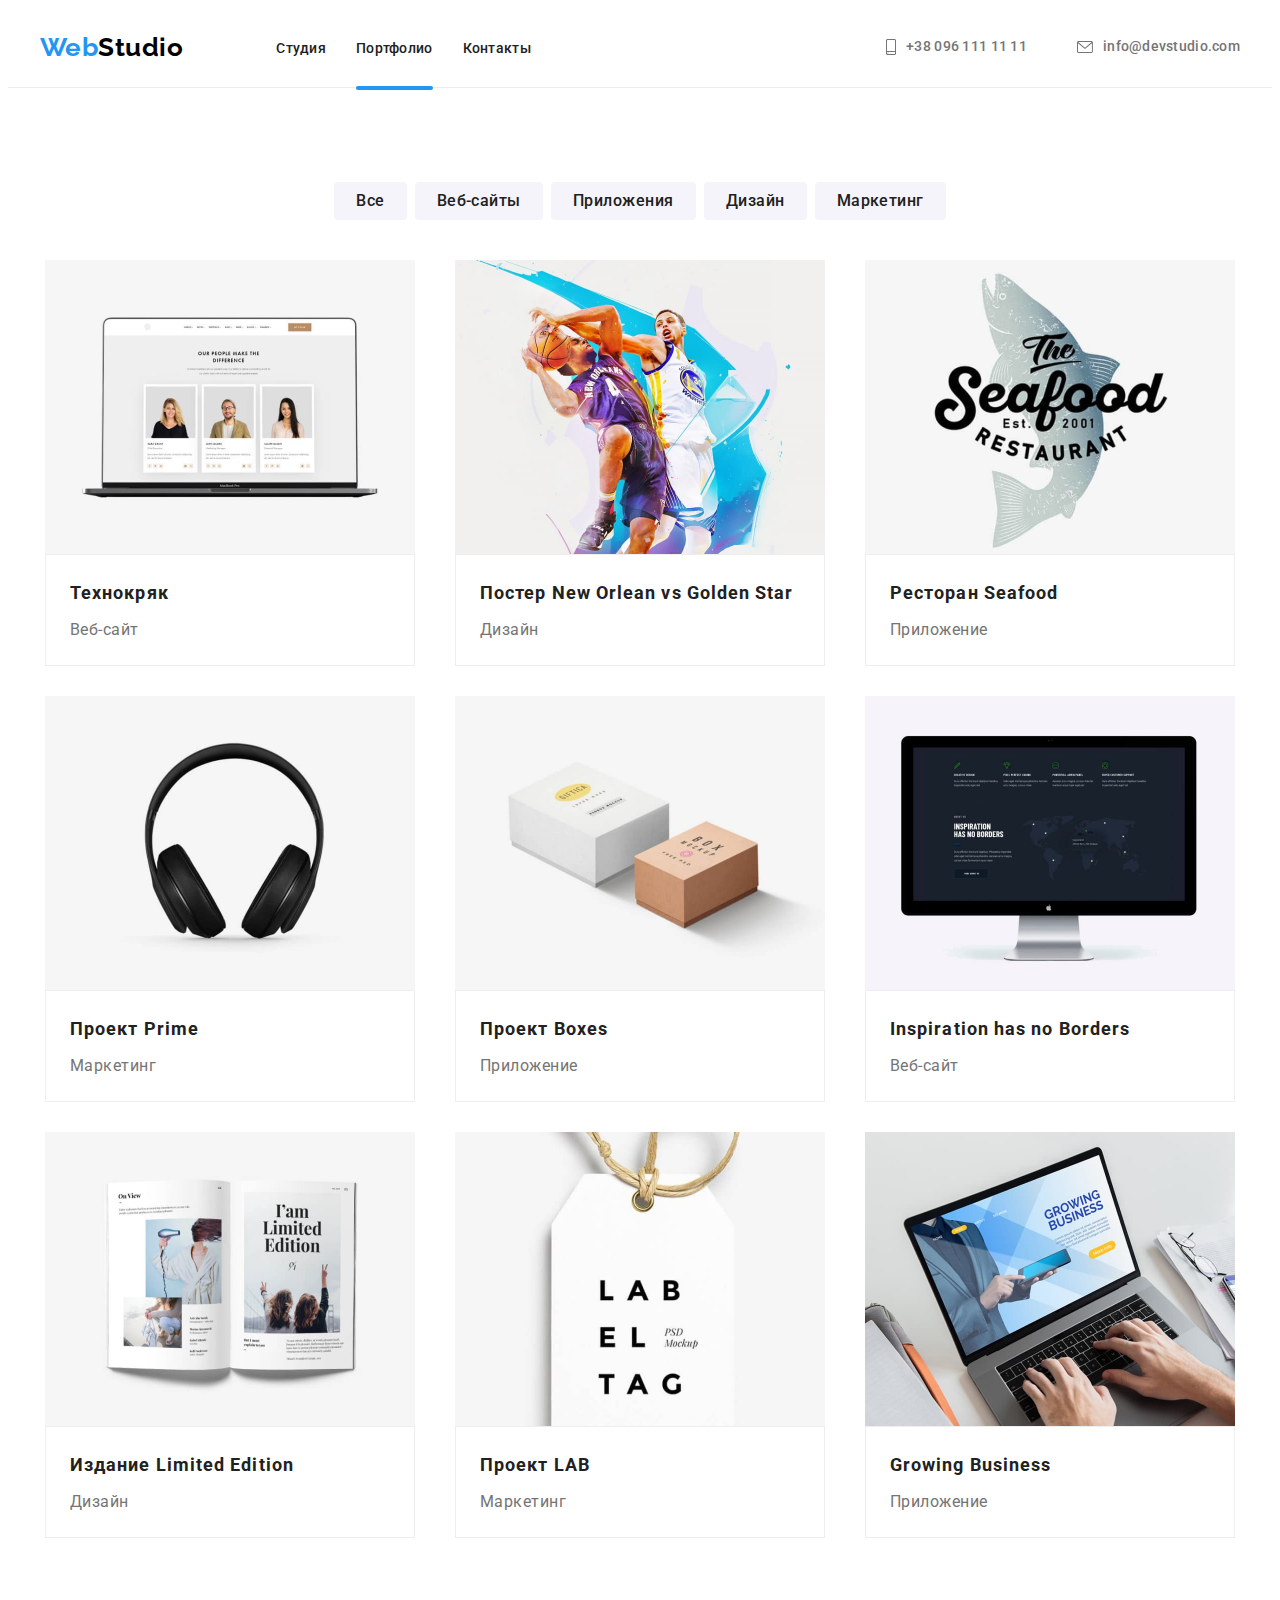
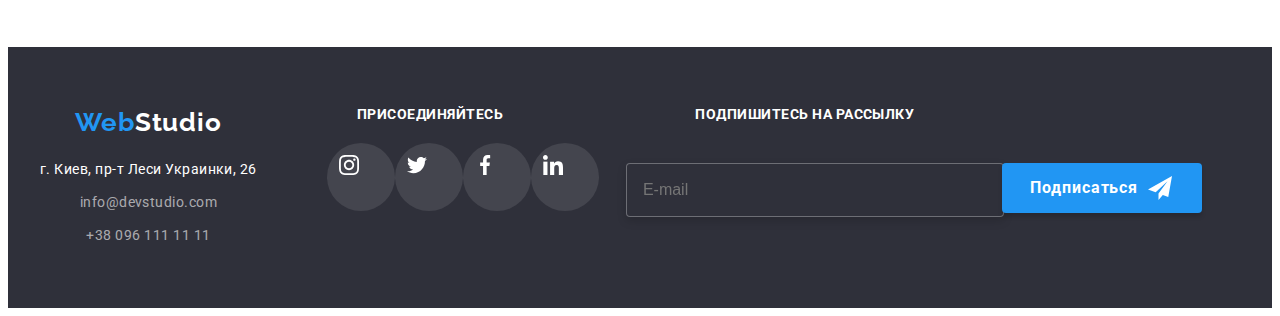
==== portfolio.html @ 3c231fdd "goit-markup-hw-08" ====
<!DOCTYPE html>
<html lang="ru">
  <head>
    <meta charset="UTF-8" />
    <meta http-equiv="X-UA-Compatible" content="IE=edge" />
    <meta name="viewport" content="width=device-width, initial-scale=1.0" />
    <link rel="preconnect" href="https://fonts.googleapis.com" />
    <link rel="preconnect" href="https://fonts.gstatic.com" crossorigin />
    <link
      href="https://fonts.googleapis.com/css2?family=Raleway:wght@700&family=Roboto:wght@400;500;700;900&display=swap"
      rel="stylesheet"
    />
    <link
      rel="stylesheet"
      href="https://cdnjs.cloudflare.com/ajax/libs/modern-normalize/1.1.0/modern-normalize.min.css"
      integrity="sha512-wpPYUAdjBVSE4KJnH1VR1HeZfpl1ub8YT/NKx4PuQ5NmX2tKuGu6U/JRp5y+Y8XG2tV+wKQpNHVUX03MfMFn9Q=="
      crossorigin="anonymous"
      referrerpolicy="no-referrer"
    />
    <link rel="stylesheet" href="./css/main.min.css" />
    <title>WebStudio</title>
  </head>
  <body>
    <header>
      <div class="container">
        <div class="header">
          <div class="nav">
            <a class="nav__logo" href="index.html"
              >Web<span class="nav__logo-second-color">Studio</span>
            </a>
            <button
              type="button"
              class="nav__menu-button"
              aria-expanded="false"
              data-menu-button
            >
              <svg
                width="40px"
                height="40px"
                aria-label="Переключатель мобильного меню"
                aria-controls="menu-container"
              >
                <use
                  class="nav__icon-cross"
                  href="images/icons.svg#close-burger"
                ></use>
                <use
                  class="nav__icon-menu"
                  href="images/icons.svg#burger"
                ></use>
              </svg>
            </button>
            <div class="nav__menu-container" id="menu-container" data-menu>
              <ul class="nav-site">
                <li class="nav-site__item">
                  <a class="nav-site__link" href="index.html">Студия</a>
                </li>
                <li class="nav-site__item">
                  <a
                    class="nav-site__link nav-site__current"
                    href="portfolio.html"
                    >Портфолио</a
                  >
                </li>
                <li class="nav-site__item">
                  <a class="nav-site__link" href="#">Контакты</a>
                </li>
              </ul>
              <ul class="nav-contacts">
                <li class="nav-contacts__item">
                  <a
                    class="nav-contacts__link nav-contacts__link-tel"
                    href="tel:+380961111111"
                  >
                    <svg
                      class="nav-contacts__icon-tel"
                      width="10px"
                      height="16px"
                    >
                      <use href="images/icons.svg#icon-phone"></use>
                    </svg>
                    +38 096 111 11 11
                  </a>
                </li>
                <li class="nav-contacts__item">
                  <a
                    class="nav-contacts__link nav-contacts__link-mail"
                    href="mailto:info@devstudio.com"
                  >
                    <svg
                      class="nav-contacts__icon-mail"
                      width="16px"
                      height="12px"
                    >
                      <use href="images/icons.svg#icon-mail"></use>
                    </svg>
                    info@devstudio.com
                  </a>
                </li>
              </ul>
              <ul class="nav-social">
                <li class="nav-social__item">
                  <a class="nav-social__link" href="#">Instagram</a>
                </li>
                <li class="nav-social__item">
                  <a class="nav-social__link" href="#">Twitter</a>
                </li>
                <li class="nav-social__item">
                  <a class="nav-social__link" href="#">Facebook</a>
                </li>
                <li class="nav-social__item">
                  <a class="nav-social__link" href="#">LinkedIn</a>
                </li>
              </ul>
            </div>
          </div>
        </div>
      </div>
    </header>

    <main>
      <section class="portfolio section">
        <div class="container">
          <ul class="portfolio__button">
            <li class="portfolio__button-item">
              <button class="portfolio__button-filter" type="button">
                Все
              </button>
            </li>
            <li class="portfolio__button-item">
              <button class="portfolio__button-filter" type="button">
                Веб-сайты
              </button>
            </li>
            <li class="portfolio__button-item">
              <button class="portfolio__button-filter" type="button">
                Приложения
              </button>
            </li>
            <li class="portfolio__button-item">
              <button class="portfolio__button-filter" type="button">
                Дизайн
              </button>
            </li>
            <li class="item">
              <button class="portfolio__button-filter" type="button">
                Маркетинг
              </button>
            </li>
          </ul>
          <ul class="projects">
            <li class="projects__item">
              <a class="projects__link" href="#">
                <div class="projects__thumb">
                  <img
                    srcset="
                      images/technokryak.jpg   270w,
                      images/technokryak2x.jpg 540w
                    "
                    src="images/technokryak.jpg"
                    alt="Веб-сайт открытый на ноутбуке"
                    width="370"
                    sizes="(min-width: 1200px) 25vw, (min-width:768px) 50vw, 100vw"
                  />
                  <div class="projects__card-hover">
                    <h3 class="projects__card-hover-text">
                      Ресурс предлагает комплексные предложения с разным уровнем
                      функционала и сервисов. Все это позволит посетителю
                      получить исчерпывающие сведения о компании или частном
                      лице.
                    </h3>
                  </div>
                </div>
                <div class="projects__card-text">
                  <h2 class="projects__title">Технокряк</h2>
                  <p class="projects__subtitle">Веб-сайт</p>
                </div></a
              >
            </li>
            <li class="projects__item">
              <a class="projects__link" href="#">
                <div class="projects__thumb">
                  <img
                    srcset="
                      images/neworlean.jpg   270w,
                      images/neworlean2x.jpg 540w
                    "
                    src="images/neworlean.jpg"
                    alt="Веб-сайт открытый на ноутбуке"
                    width="370"
                    sizes="(min-width: 1200px) 25vw, (min-width:768px) 50vw, 100vw"
                  />
                  <div class="projects__card-hover">
                    <h3 class="projects__card-hover-text">
                      Ресурс предлагает комплексные предложения с разным уровнем
                      функционала и сервисов. Все это позволит посетителю
                      получить исчерпывающие сведения о компании или частном
                      лице.
                    </h3>
                  </div>
                </div>
                <div class="projects__card-text">
                  <h2 class="projects__title">
                    Постер New Orlean vs Golden Star
                  </h2>
                  <p class="projects__subtitle">Дизайн</p>
                </div></a
              >
            </li>
            <li class="projects__item">
              <a class="projects__link" href="#">
                <div class="projects__thumb">
                  <img
                    srcset="images/seafood.jpg 270w, images/seafood2x.jpg 540w"
                    src="images/seafood.jpg"
                    alt="Веб-сайт открытый на ноутбуке"
                    width="370"
                    sizes="(min-width: 1200px) 25vw, (min-width:768px) 50vw, 100vw"
                  />
                  <div class="projects__card-hover">
                    <h3 class="projects__card-hover-text">
                      Ресурс предлагает комплексные предложения с разным уровнем
                      функционала и сервисов. Все это позволит посетителю
                      получить исчерпывающие сведения о компании или частном
                      лице.
                    </h3>
                  </div>
                </div>
                <div class="projects__card-text">
                  <h2 class="projects__title">Ресторан Seafood</h2>
                  <p class="projects__subtitle">Приложение</p>
                </div>
              </a>
            </li>
            <li class="projects__item">
              <a class="projects__link" href="#">
                <div class="projects__thumb">
                  <img
                    srcset="images/prime.jpg 270w, images/prime2x.jpg 540w"
                    src="images/prime.jpg"
                    alt="Веб-сайт открытый на ноутбуке"
                    width="370"
                    sizes="(min-width: 1200px) 25vw, (min-width:768px) 50vw, 100vw"
                  />
                  <div class="projects__card-hover">
                    <h3 class="projects__card-hover-text">
                      Ресурс предлагает комплексные предложения с разным уровнем
                      функционала и сервисов. Все это позволит посетителю
                      получить исчерпывающие сведения о компании или частном
                      лице.
                    </h3>
                  </div>
                </div>
                <div class="projects__card-text">
                  <h2 class="projects__title">Проект Prime</h2>
                  <p class="projects__subtitle">Маркетинг</p>
                </div>
              </a>
            </li>
            <li class="projects__item">
              <a class="projects__link" href="#">
                <div class="projects__thumb">
                  <img
                    srcset="images/boxes.jpg 270w, images/boxes2x.jpg 540w"
                    src="images/boxes.jpg"
                    alt="Веб-сайт открытый на ноутбуке"
                    width="370"
                    sizes="(min-width: 1200px) 25vw, (min-width:768px) 50vw, 100vw"
                  />
                  <div class="projects__card-hover">
                    <h3 class="projects__card-hover-text">
                      Ресурс предлагает комплексные предложения с разным уровнем
                      функционала и сервисов. Все это позволит посетителю
                      получить исчерпывающие сведения о компании или частном
                      лице.
                    </h3>
                  </div>
                </div>
                <div class="projects__card-text">
                  <h2 class="projects__title">Проект Boxes</h2>
                  <p class="projects__subtitle">Приложение</p>
                </div>
              </a>
            </li>
            <li class="projects__item">
              <a class="projects__link" href="#">
                <div class="projects__thumb">
                  <img
                    srcset="
                      images/inspiration.jpg   270w,
                      images/inspiration2x.jpg 540w
                    "
                    src="images/inspiration.jpg"
                    alt="Веб-сайт открытый на ноутбуке"
                    width="370"
                    sizes="(min-width: 1200px) 25vw, (min-width:768px) 50vw, 100vw"
                  />
                  <div class="projects__card-hover">
                    <h3 class="projects__card-hover-text">
                      Ресурс предлагает комплексные предложения с разным уровнем
                      функционала и сервисов. Все это позволит посетителю
                      получить исчерпывающие сведения о компании или частном
                      лице.
                    </h3>
                  </div>
                </div>
                <div class="projects__card-text">
                  <h2 class="projects__title">Inspiration has no Borders</h2>
                  <p class="projects__subtitle">Веб-сайт</p>
                </div>
              </a>
            </li>
            <li class="projects__item">
              <a class="projects__link" href="#">
                <div class="projects__thumb">
                  <img
                    srcset="
                      images/limedition.jpg   270w,
                      images/limedition2x.jpg 540w
                    "
                    src="images/limedition.jpg"
                    alt="Веб-сайт открытый на ноутбуке"
                    width="370"
                    sizes="(min-width: 1200px) 25vw, (min-width:768px) 50vw, 100vw"
                  />
                  <div class="projects__card-hover">
                    <h3 class="projects__card-hover-text">
                      Ресурс предлагает комплексные предложения с разным уровнем
                      функционала и сервисов. Все это позволит посетителю
                      получить исчерпывающие сведения о компании или частном
                      лице.
                    </h3>
                  </div>
                </div>
                <div class="projects__card-text">
                  <h2 class="projects__title">Издание Limited Edition</h2>
                  <p class="projects__subtitle">Дизайн</p>
                </div>
              </a>
            </li>
            <li class="projects__item">
              <a class="projects__link" href="#">
                <div class="projects__thumb">
                  <img
                    srcset="images/lab.jpg 270w, images/lab2x.jpg 540w"
                    src="images/lab.jpg"
                    alt="Веб-сайт открытый на ноутбуке"
                    width="370"
                    sizes="(min-width: 1200px) 25vw, (min-width:768px) 50vw, 100vw"
                  />
                  <div class="projects__card-hover">
                    <h3 class="projects__card-hover-text">
                      Ресурс предлагает комплексные предложения с разным уровнем
                      функционала и сервисов. Все это позволит посетителю
                      получить исчерпывающие сведения о компании или частном
                      лице.
                    </h3>
                  </div>
                </div>
                <div class="projects__card-text">
                  <h2 class="projects__title">Проект LAB</h2>
                  <p class="projects__subtitle">Маркетинг</p>
                </div>
              </a>
            </li>
            <li class="projects__item">
              <a class="projects__link" href="#">
                <div class="projects__thumb">
                  <img
                    srcset="images/growing.jpg 270w, images/growing2x.jpg 540w"
                    src="images/growing.jpg"
                    alt="Веб-сайт открытый на ноутбуке"
                    width="370"
                    sizes="(min-width: 1200px) 25vw, (min-width:768px) 50vw, 100vw"
                  />
                  <div class="projects__card-hover">
                    <h3 class="projects__card-hover-text">
                      Ресурс предлагает комплексные предложения с разным уровнем
                      функционала и сервисов. Все это позволит посетителю
                      получить исчерпывающие сведения о компании или частном
                      лице.
                    </h3>
                  </div>
                </div>
                <div class="projects__card-text">
                  <h2 class="projects__title">Growing Business</h2>
                  <p class="projects__subtitle">Приложение</p>
                </div>
              </a>
            </li>
          </ul>
        </div>
      </section>
    </main>
    <footer class="footer">
      <div class="container">
        <div class="test">
          <div class="test__test">
            <div class="footer-flex">
              <a href="index.html" class="footer__logo"
                >Web<span class="footer__logo-span">Studio</span>
              </a>
              <address class="footer__adress">
                <p class="footer__city">г. Киев, пр-т Леси Украинки, 26</p>
                <ul class="footer__list">
                  <li class="footer__item">
                    <a href="mailto:info@devstudio.com" class="footer__link"
                      >info@devstudio.com</a
                    >
                  </li>
                  <li class="footer__item">
                    <a href="tel:+380961111111" class="footer__link"
                      >+38 096 111 11 11</a
                    >
                  </li>
                </ul>
              </address>
            </div>
            <div class="footer__links">
              <h3 class="footer__title">Присоединяйтесь</h3>
              <ul class="footer__social-links">
                <li>
                  <a class="footer__social-icon" href="#"
                    ><svg class="inst" width="20" height="20">
                      <use href="images/icons.svg#inst"></use>
                    </svg>
                  </a>
                </li>
                <li>
                  <a class="footer__social-icon" href="#"
                    ><svg class="twitter" width="20" height="20">
                      <use href="images/icons.svg#twitter"></use>
                    </svg>
                  </a>
                </li>
                <li>
                  <a class="footer__social-icon" href="#"
                    ><svg class="fb" width="20" height="20">
                      <use href="images/icons.svg#fb"></use>
                    </svg>
                  </a>
                </li>
                <li>
                  <a class="footer__social-icon" href="#"
                    ><svg class="linkedin" width="20" height="20">
                      <use href="images/icons.svg#linkedin"></use>
                    </svg>
                  </a>
                </li>
              </ul>
            </div>
          </div>

          <div class="follow">
            <h3 class="follow__title">Подпишитесь на рассылку</h3>
            <label class="follow__field">
              <input
                type="email"
                class="follow__input"
                name="email"
                placeholder="E-mail"
              />
            </label>
            <button class="follow__btn">Подписаться</button>
          </div>
        </div>
      </div>
    </footer>
    <script src="js/menu.js"></script>
  </body>
</html>
---- css/main.min.css ----
body{color:#212121;font-family:Roboto,sans-serif;letter-spacing:.03em}img{display:block}h2{color:#212121}h1,h2,h3,p{margin:0}a{text-decoration:none;margin:0;padding:0}ul,li{list-style-type:none;margin:0;padding:0}button{padding:0;border:none;font:inherit;color:inherit;cursor:pointer}.container{padding-left:15px;padding-right:15px;margin-left:auto;margin-right:auto}@media screen and (min-width: 480px){.container{width:480px}}@media screen and (min-width: 768px){.container{width:768px}}@media screen and (min-width: 1200px){.container{width:1200px}}.title{font-family:"Roboto";font-weight:700;font-size:36px;line-height:1.16;text-align:center;letter-spacing:.03em;color:#212121}header{position:relative;font-family:Roboto,sans-serif;-webkit-box-align:center;-ms-flex-align:center;align-items:center;background-color:#fff;border-bottom:1px solid #ececec}.header{font-family:Roboto,sans-serif;padding-top:16px;padding-bottom:16px}@media screen and (min-width: 480px){.header{padding-top:16px;padding-bottom:16px}}@media screen and (min-width: 768px){.header{-webkit-box-align:center;-ms-flex-align:center;align-items:center;padding-top:21px;padding-bottom:21px}}@media screen and (min-width: 1200px){.header{padding-top:24px;padding-bottom:24px}}.nav{display:-webkit-box;display:-ms-flexbox;display:flex;-webkit-box-align:center;-ms-flex-align:center;align-items:center}.nav__logo{font-size:24px;font-family:Raleway,sans-serif;font-weight:700;color:#2196f3;line-height:1.16;margin-right:auto}@media screen and (min-width: 768px){.nav__logo{margin-right:88px}}@media screen and (min-width: 1200px){.nav__logo{font-size:26px;line-height:1.19;margin-right:93px}}.nav__logo-second-color{color:#000}@media screen and (min-width: 768px){.nav-site{display:-webkit-box;display:-ms-flexbox;display:flex}}.nav-site__link{font-style:normal;font-weight:500;font-size:40px;line-height:47px;text-align:center;letter-spacing:.02em}.nav__menu-button{z-index:2;padding:0;border:none;background-color:rgba(0,0,0,0)}@media screen and (min-width: 768px){.nav__menu-button{display:none}}.nav__menu-button:hover,.nav__menu-button:focus{fill:#2196f3}.nav__menu-button .nav__icon-cross{display:none}.nav__menu-button.is-open .nav__icon-cross{display:block}.nav__menu-button.is-open .nav__icon-menu{display:none}.nav__menu-container{z-index:1;padding:20px}@media screen and (min-width: 480px){.nav__menu-container{padding:48px 40px}}@media screen and (max-width: 767px){.nav__menu-container{background:#fff;-webkit-box-shadow:0px 4px 8px rgba(0,0,0,.04),0px 2px 4px rgba(0,0,0,.08),0px 1px 3px rgba(0,0,0,.16);box-shadow:0px 4px 8px rgba(0,0,0,.04),0px 2px 4px rgba(0,0,0,.08),0px 1px 3px rgba(0,0,0,.16);display:none;position:absolute;top:0;left:0;width:100%}.nav__menu-container.is-open{display:block}}@media screen and (min-width: 768px){.nav__menu-container{display:contents}}@media screen and (max-width: 767px){.nav-site .nav-site__item+.nav-site__item{margin-top:32px}}@media screen and (min-width: 768px){.nav-site .nav-site__item+.nav-site__item{margin-left:30px}}.nav-site__link{font-style:normal;font-weight:500;font-size:40px;line-height:1.17;letter-spacing:.02em;color:#212121;-webkit-transition-property:color;transition-property:color;-webkit-transition-duration:250ms;transition-duration:250ms;-webkit-transition-timing-function:cubic-bezier(0.4, 0, 0.2, 1);transition-timing-function:cubic-bezier(0.4, 0, 0.2, 1)}.nav-site__link:hover,.nav-site__link:focus{color:#2196f3}@media screen and (min-width: 768px){.nav-site__link{font-size:14px;line-height:1.14;letter-spacing:.02em}}@media screen and (min-width: 768px){.nav-site__current{display:inline-block;position:relative}.nav-site__current::after{display:inline-block;content:"";position:absolute;width:100%;left:0;bottom:-35px;height:4px;border-radius:2px;background-color:#2196f3}}@media screen and (min-width: 1200px){.nav-site__current::after{bottom:-33px}}@media screen and (max-width: 767px){.nav-contacts{margin-top:300px}}@media screen and (min-width: 768px){.nav-contacts{margin-left:auto}}@media screen and (min-width: 1200px){.nav-contacts{display:-webkit-box;display:-ms-flexbox;display:flex;margin-left:auto}}@media screen and (max-width: 768px){.nav-contacts .nav-contacts__item+.nav-contacts__item{margin-top:32px}}@media screen and (min-width: 768px){.nav-contacts .nav-contacts__item+.nav-contacts__item{margin-top:10px}}@media screen and (min-width: 1200px){.nav-contacts .nav-contacts__item+.nav-contacts__item{margin-left:50px;margin-top:0}}.nav-contacts__link{font-style:normal;font-weight:500;font-size:24px;line-height:28px;letter-spacing:.02em;color:#757575;-webkit-transition-property:color;transition-property:color;-webkit-transition-duration:250ms;transition-duration:250ms;-webkit-transition-timing-function:cubic-bezier(0.4, 0, 0.2, 1);transition-timing-function:cubic-bezier(0.4, 0, 0.2, 1)}.nav-contacts__link:hover,.nav-contacts__link:focus{color:#2196f3}@media screen and (min-width: 768px){.nav-contacts__link{font-size:14px;line-height:1.14;letter-spacing:.02em;display:-webkit-box;display:-ms-flexbox;display:flex;-webkit-box-align:center;-ms-flex-align:center;align-items:center}}@media screen and (min-width: 1200px){.nav-contacts__link{display:-webkit-box;display:-ms-flexbox;display:flex;-webkit-box-align:center;-ms-flex-align:center;align-items:center}}.nav-contacts__link-tel{font-style:normal;font-weight:500;font-size:34px;line-height:1.17;letter-spacing:.02em;color:#2196f3}@media screen and (min-width: 768px){.nav-contacts__link-tel{font-size:14px;line-height:1.14;letter-spacing:.02em;color:#757575}}.nav-contacts__icon-mail,.nav-contacts__icon-tel{display:none;fill:currentColor;margin-right:10px}@media screen and (min-width: 768px){.nav-contacts__icon-mail,.nav-contacts__icon-tel{display:inline-block}}.nav-social{display:-webkit-box;display:-ms-flexbox;display:flex}@media screen and (max-width: 768px){.nav-social{margin-top:64px}}@media screen and (min-width: 768px){.nav-social{display:none}}.nav-social .nav-social__item+.nav-social__item{margin-left:10px}.nav-social .nav-social__item+.nav-social__item::before{content:"";height:22px;border:1px solid rgba(33,33,33,.2);margin-right:10px}.nav-social__link{font-style:normal;font-weight:500;font-size:18px;line-height:1.22;letter-spacing:.02em;color:#2196f3}.main{padding:118px 0;text-align:center;background-color:#2f303a;background-image:-webkit-gradient(linear, left top, right top, from(rgba(47, 48, 58, 0.4)), to(rgba(47, 48, 58, 0.4))),url(../images/main-mobile.jpg);background-image:linear-gradient(to right, rgba(47, 48, 58, 0.4), rgba(47, 48, 58, 0.4)),url(../images/main-mobile.jpg);background-size:cover}@media(min-device-pixel-ratio: 2),(-webkit-min-device-pixel-ratio: 2),(min-resolution: 192dpi),(min-resolution: 2dppx){.main{background-image:url(../images/main-mobile2x.jpg)}}@media(min-width: 451px){.main{background-image:url(../images/main-tablet.jpg)}}@media(min-width: 451px)and (min-device-pixel-ratio: 2),(min-width: 451px)and (-webkit-min-device-pixel-ratio: 2),(min-width: 451px)and (min-resolution: 192dpi),(min-width: 451px)and (min-resolution: 2dppx){.main{background-image:url(../images/main-tablet2x.jpg)}}@media(min-width: 769px){.main{background-image:url(../images/main-dekstop.jpg)}}@media(min-width: 769px)and (min-device-pixel-ratio: 2),(min-width: 769px)and (-webkit-min-device-pixel-ratio: 2),(min-width: 769px)and (min-resolution: 192dpi),(min-width: 769px)and (min-resolution: 2dppx){.main{background-image:url(../images/main-dekstop2x.jpg)}}@media(min-width: 769px)and (min-width: 1200px){.main{padding-top:200px;padding-bottom:200px}}.main__title{width:360px;font-weight:900;font-size:26px;line-height:1.62;letter-spacing:.06em;margin-left:auto;margin-right:auto;text-transform:uppercase;color:#fff}@media screen and (min-width: 1200px){.main__title{width:700px;font-weight:900;font-size:44px;line-height:1.36}}.main__button{font-family:inherit;color:#fff;background:#2196f3;font-weight:700;font-size:16px;line-height:1.88;-webkit-box-align:center;-ms-flex-align:center;align-items:center;text-align:center;letter-spacing:.06em;-webkit-box-shadow:0px 4px 4px rgba(0,0,0,.15);box-shadow:0px 4px 4px rgba(0,0,0,.15);border-radius:4px;padding:10px 32px;margin-top:30px;-webkit-transition-property:background-color;transition-property:background-color;-webkit-transition-duration:250ms;transition-duration:250ms;-webkit-transition-timing-function:cubic-bezier(0.4, 0, 0.2, 1);transition-timing-function:cubic-bezier(0.4, 0, 0.2, 1)}.main__button:hover{background-color:#188ce8}.features{padding:60px 0}@media screen and (min-width: 1200px){.features{padding:94px 0}}@media screen and (min-width: 768px){.team__list{display:-webkit-box;display:-ms-flexbox;display:flex;-ms-flex-wrap:wrap;flex-wrap:wrap}}@media screen and (min-width: 768px){.features__cardset{display:-webkit-box;display:-ms-flexbox;display:flex;-ms-flex-wrap:wrap;flex-wrap:wrap;-webkit-box-pack:justify;-ms-flex-pack:justify;justify-content:space-between;margin:-15px}}.features__card{display:-webkit-box;display:-ms-flexbox;display:flex;-webkit-box-pack:center;-ms-flex-pack:center;justify-content:center;-webkit-box-align:center;-ms-flex-align:center;align-items:center;background-color:#f5f4fa;border-radius:4px;width:100%;height:120px;background-position:center}@media screen and (max-width: 767px){.features__item:not(:last-child){margin-bottom:30px}}@media screen and (min-width: 768px){.features__item{-ms-flex-preferred-size:calc(50% - 30px);flex-basis:calc(50% - 30px);margin:15px}}@media screen and (min-width: 1200px){.features__item{-ms-flex-preferred-size:calc(25% - 30px);flex-basis:calc(25% - 30px);margin:15px;-webkit-box-pack:justify;-ms-flex-pack:justify;justify-content:space-between}}.features__title{color:#212121;font-weight:700;font-size:14px;line-height:1.14;letter-spacing:.03em;text-transform:uppercase;text-align:center;margin-top:30px}@media screen and (min-width: 768px){.features__title{text-align:left}}.features__subtitle{font-size:14px;line-height:1.71;margin-top:10px}.visually-hidden{position:absolute;width:1px;height:1px;margin:-1px;border:0;padding:0;white-space:nowrap;-webkit-clip-path:inset(100%);clip-path:inset(100%);clip:rect(0 0 0 0);overflow:hidden}.tasks{display:none}@media screen and (min-width: 1200px){.tasks{display:block;padding-bottom:94px}}.tasks__list{display:-webkit-box;display:-ms-flexbox;display:flex;-webkit-box-pack:justify;-ms-flex-pack:justify;justify-content:space-between;margin-top:50px}.tasks__subtitle{position:absolute;font-weight:700;font-size:14px;line-height:1.14;text-transform:uppercase;color:#fff;width:100%;height:70px;display:-webkit-box;display:-ms-flexbox;display:flex;-webkit-box-pack:center;-ms-flex-pack:center;justify-content:center;-webkit-box-align:center;-ms-flex-align:center;align-items:center;background:rgba(47,48,58,.8);bottom:0;left:0}.tasks-image{position:relative}.team{background-color:#f5f4fa;padding:60px 0}@media screen and (min-width: 1200px){.team{padding:94px 0}}.team__title{font-weight:700;font-size:28px;line-height:1.17;text-align:center;letter-spacing:.03em;color:#212121;margin-bottom:30px}@media screen and (min-width: 1200px){.team__title{font-size:36px;line-height:1.16}}@media screen and (max-width: 767px){.team__list .team__card+.team__card{margin-top:30px}}@media screen and (min-width: 768px){.team__list{margin:-15px}}.team__card{background:#fff;-webkit-box-shadow:0px 1px 3px rgba(0,0,0,.12),0px 1px 1px rgba(0,0,0,.14),0px 2px 1px rgba(0,0,0,.2);box-shadow:0px 1px 3px rgba(0,0,0,.12),0px 1px 1px rgba(0,0,0,.14),0px 2px 1px rgba(0,0,0,.2);border-radius:0px 0px 4px 4px;padding-bottom:24px}@media screen and (min-width: 768px){.team__card{margin:15px;-ms-flex-preferred-size:calc(50% - 30px);flex-basis:calc(50% - 30px)}}@media screen and (min-width: 1200px){.team__card{margin:15px;-ms-flex-preferred-size:calc(25% - 30px);flex-basis:calc(25% - 30px);padding-bottom:30px}}.team__card-image{width:100%;margin-left:auto;margin-right:auto}.team__card-text{text-align:center;padding-top:30px;padding-bottom:16px}.team__subtitle{font-weight:500;font-size:16px;line-height:1.18;letter-spacing:.03em;color:#212121}.team__text{color:#757575;font-weight:400;font-size:16px;line-height:1.18;margin-top:10px}.person{display:-webkit-box;display:-ms-flexbox;display:flex;-webkit-box-pack:justify;-ms-flex-pack:justify;justify-content:space-between;width:206px;height:44px;margin-left:auto;margin-right:auto}.person__contacts{display:block;width:44px;height:44px;border-radius:50%;padding:12px;fill:#afb1b8;-webkit-transition-property:fill background-color;transition-property:fill background-color;-webkit-transition-duration:250ms;transition-duration:250ms;-webkit-transition-timing-function:cubic-bezier(0.4, 0, 0.2, 1);transition-timing-function:cubic-bezier(0.4, 0, 0.2, 1)}.person__contacts:hover,.person__contacts:focus{border-radius:50%;background-color:#2196f3;fill:#fff;cursor:pointer}.clients{padding:60px 0}@media screen and (min-width: 1200px){.clients{padding:94px 0}}.clients__title{font-weight:700;font-size:28px;line-height:1.18;text-align:center;letter-spacing:.03em;color:#212121;margin-bottom:30px}@media screen and (min-width: 1200px){.clients__title{font-size:36px;line-height:1.16}}.clients__company{display:-webkit-box;display:-ms-flexbox;display:flex;-ms-flex-wrap:wrap;flex-wrap:wrap;-webkit-box-pack:center;-ms-flex-pack:center;justify-content:center;margin:-15px}.clients__item{width:50%;display:-webkit-box;display:-ms-flexbox;display:flex;-webkit-box-pack:center;-ms-flex-pack:center;justify-content:center}@media screen and (min-width: 768px){.clients__item{width:33.33%}}@media screen and (min-width: 1200px){.clients__item{width:16.66%}}.clients__card{width:210px;height:92px;margin:15px;display:-webkit-box;display:-ms-flexbox;display:flex;-webkit-box-align:center;-ms-flex-align:center;align-items:center;-webkit-box-pack:center;-ms-flex-pack:center;justify-content:center;fill:#afb1b8;border:1px solid #afb1b8;border-radius:4px;-webkit-transition-property:fill border;transition-property:fill border;-webkit-transition-duration:250ms;transition-duration:250ms;-webkit-transition-timing-function:cubic-bezier(0.4, 0, 0.2, 1);transition-timing-function:cubic-bezier(0.4, 0, 0.2, 1)}.clients__card:hover,.clients__card:focus{border:1px solid #2196f3;fill:#2196f3;color:#2196f3}@media screen and (min-width: 768px){.clients__card{width:226px}}@media screen and (min-width: 1200px){.clients__card{width:170px}}.footer{background-color:#2f303a;padding-top:60px;padding-bottom:60px}@media screen and (min-width: 1200px){.footer{display:-webkit-box;display:-ms-flexbox;display:flex}}@media screen and (min-width: 1200px){.test{display:-webkit-box;display:-ms-flexbox;display:flex;-ms-flex-wrap:wrap;flex-wrap:wrap}}@media screen and (min-width: 768px){.test__test{display:-webkit-box;display:-ms-flexbox;display:flex;-ms-flex-pack:distribute;justify-content:space-around}}@media screen and (min-width: 1200px){.footer-flex{display:-webkit-box;display:-ms-flexbox;display:flex;-webkit-box-orient:vertical;-webkit-box-direction:normal;-ms-flex-direction:column;flex-direction:column;margin-right:70px}}.footer__logo{font-weight:700;font-size:24px;line-height:1.16;text-align:center;letter-spacing:.03em;color:#2196f3;margin-bottom:20px;color:#2196f3;font-family:Raleway,sans-serif;font-weight:700;font-size:26px;line-height:1.19;display:block}.footer__logo-span{color:#fff}.footer__adress{font-style:normal;text-align:center}.footer__city{font-style:normal;font-weight:400;font-size:14px;line-height:1.71;color:#fff}.footer__list{margin-top:9px}.footer__item{color:#fff;font-size:14px;line-height:1.7;margin-top:9px}.footer__link{color:rgba(255,255,255,.6);font-size:14px;line-height:1.7;-webkit-transition-property:color;transition-property:color;-webkit-transition-duration:250ms;transition-duration:250ms;-webkit-transition-timing-function:cubic-bezier(0.4, 0, 0.2, 1);transition-timing-function:cubic-bezier(0.4, 0, 0.2, 1)}.footer__link:hover,.footer__link:focus{color:#2196f3}.footer__links{margin-top:60px}@media screen and (min-width: 768px){.footer__links{margin-top:0;display:-webkit-box;display:-ms-flexbox;display:flex;-webkit-box-orient:vertical;-webkit-box-direction:normal;-ms-flex-direction:column;flex-direction:column;-webkit-box-pack:baseline;-ms-flex-pack:baseline;justify-content:baseline}}@media screen and (min-width: 1200px){.footer__links{margin-right:93px}}.footer__title{text-align:center;font-style:normal;font-weight:700;font-size:14px;line-height:1.14;text-transform:uppercase;color:#fff}.footer__social-links{display:-webkit-box;display:-ms-flexbox;display:flex;-webkit-box-pack:justify;-ms-flex-pack:justify;justify-content:space-between;width:206px;height:44px;margin-left:auto;margin-right:auto;margin-top:20px}.footer__social-icon{display:block;width:44px;height:44px;padding:12px;border-radius:50%;fill:#fff;background-color:rgba(255,255,255,.1);-webkit-transition-property:fill background-color;transition-property:fill background-color;-webkit-transition-duration:250ms;transition-duration:250ms;-webkit-transition-timing-function:cubic-bezier(0.4, 0, 0.2, 1);transition-timing-function:cubic-bezier(0.4, 0, 0.2, 1)}.footer__social-icon:hover,.footer__social-icon:focus{border-radius:50%;background-color:#2196f3;fill:#fff}.follow{position:relative;margin-left:auto;margin-right:auto;margin-top:60px}@media screen and (min-width: 768px){.follow{display:-webkit-box;display:-ms-flexbox;display:flex;-webkit-box-orient:vertical;-webkit-box-direction:normal;-ms-flex-direction:column;flex-direction:column;margin-left:auto;margin-right:auto;margin-top:60px}}@media screen and (min-width: 1200px){.follow{margin:0}}@media screen and (min-width: 768px){.follow__field{width:75%;margin-left:auto;margin-right:auto}}@media screen and (min-width: 1200px){.follow__field{width:358px}}.follow__title{text-align:center;font-weight:700;font-size:14px;line-height:1.14;text-transform:uppercase;color:#fff}@media screen and (min-width: 1200px){.follow__title{margin-bottom:20px}}.follow__input{position:relative;width:100%;height:50px;font-weight:400;font-size:16px;line-height:1.25;color:rgba(255,255,255,.6);padding-left:16px;background-color:#2f303a;border:1px solid rgba(255,255,255,.3);-webkit-filter:drop-shadow(0px 4px 4px rgba(0, 0, 0, 0.15));filter:drop-shadow(0px 4px 4px rgba(0, 0, 0, 0.15));border-radius:4px;color:#fff;margin-top:20px}.follow__input:hover,.follow__input:focus{border:2px solid rgba(255,255,255,.3);outline:none}@media screen and (min-width: 768px){.follow__input{height:50px;margin-right:auto;margin-left:auto}}.follow__btn{display:-webkit-box;display:-ms-flexbox;display:flex;-webkit-box-align:center;-ms-flex-align:center;align-items:center;font-family:"Roboto";font-style:normal;font-weight:700;font-size:16px;line-height:1.88;letter-spacing:.06em;width:200px;height:50px;margin-top:20px;margin-left:auto;margin-right:auto;-webkit-box-shadow:0px 4px 4px rgba(0,0,0,.15);box-shadow:0px 4px 4px rgba(0,0,0,.15);border-radius:4px;background-color:#2196f3;color:#fff;padding:10px 28px;-webkit-transition-property:color background-color box-shadow;transition-property:color background-color box-shadow;-webkit-transition-duration:250ms;transition-duration:250ms;-webkit-transition-timing-function:cubic-bezier(0.4, 0, 0.2, 1);transition-timing-function:cubic-bezier(0.4, 0, 0.2, 1)}.follow__btn:hover,.follow__btn:focus{background:#188ce8}.follow__btn::after{content:"";display:-webkit-box;display:-ms-flexbox;display:flex;width:24px;height:24px;margin-left:10px;background-image:url(../images/icon-follow.svg);fill:#fff}@media screen and (min-width: 1200px){.follow__btn{margin:0;position:absolute;top:40%;left:105%}}.backdrop{position:fixed;width:100%;height:100%;top:0;left:0;background:rgba(0,0,0,.2);opacity:1;-webkit-transition:250ms cubic-bezier(0.4, 0, 0.2, 1);transition:250ms cubic-bezier(0.4, 0, 0.2, 1)}.backdrop.is-hidden{opacity:0;pointer-events:none}.backdrop.is-hidden .modal{-webkit-transform:translate(-50%, 50%) scale(0.5);transform:translate(-50%, 50%) scale(0.5)}.modal{width:100%;top:50%;left:50%;-webkit-transform:translate(-50%, -50%) scale(1);transform:translate(-50%, -50%) scale(1);position:absolute;-webkit-transition:250ms cubic-bezier(0.4, 0, 0.2, 1);transition:250ms cubic-bezier(0.4, 0, 0.2, 1);opacity:1;background:#fff;-webkit-box-shadow:0px 1px 3px rgba(0,0,0,.12),0px 1px 1px rgba(0,0,0,.14),0px 2px 1px rgba(0,0,0,.2);box-shadow:0px 1px 3px rgba(0,0,0,.12),0px 1px 1px rgba(0,0,0,.14),0px 2px 1px rgba(0,0,0,.2);border-radius:4px}@media screen and (min-width: 450px){.modal{width:450px;height:609px}}@media screen and (min-width: 1200px){.modal{width:528px;height:581px;top:50%;left:50%}}.modal__btn-close{position:absolute;top:8px;right:8px;width:30px;height:30px;border-radius:50%;background:#fff;border:1px solid rgba(0,0,0,.1)}.modal__btn-close:hover{background-color:#fff;-webkit-box-shadow:none;box-shadow:none}.modal__icon-close{position:absolute;top:-1px;right:-1px;width:30px;height:30px;padding:10px;fill:#000}.modal__icon-close:hover{fill:#2196f3}.form{z-index:3;padding:10px}@media screen and (min-width: 450px){.form{padding:40px}}.form__title{font-weight:700;font-size:20px;line-height:1.5;text-align:center;letter-spacing:.03em;color:#212121}.form__field{position:relative;display:-webkit-box;display:-ms-flexbox;display:flex;-webkit-box-orient:vertical;-webkit-box-direction:normal;-ms-flex-direction:column;flex-direction:column;margin-top:28px;width:100%;height:40px}.form__input{display:block;width:100%;height:40px;border:1px solid rgba(33,33,33,.2);border-radius:4px;padding-left:42px;outline:none}.form__input:hover,.form__input:focus{border-color:#2196f3;cursor:pointer}.form__label{position:absolute;top:-50%;font-weight:400;font-size:12px;line-height:1.16;letter-spacing:.01em;color:#757575}.form__input-icon{position:absolute;width:18px;height:18px;fill:#212121;color:#212121;top:50%;-webkit-transform:translate(0, -50%);transform:translate(0, -50%);left:15px}.form__comment-field{display:-webkit-box;display:-ms-flexbox;display:flex;-webkit-box-orient:vertical;-webkit-box-direction:normal;-ms-flex-direction:column;flex-direction:column;font-size:12px;color:rgba(117,117,117,.5);margin-top:10px}.form__comment-field:hover,.form__comment-field:focus{border-color:#2196f3}.form__field:focus-within .form__input-icon{fill:#2196f3}.form__commend-field-text{font-weight:400;font-size:12px;line-height:1.16;letter-spacing:.01em}.form__comment-area{display:-webkit-box;display:-ms-flexbox;display:flex;width:100%;height:120px;resize:none;border:1px solid rgba(33,33,33,.2);border-radius:4px;margin-top:4px;padding:12px 16px;outline:none}.form__comment-area:focus{border-color:#2196f3;cursor:pointer}.form__checkbox-label{display:-webkit-box;display:-ms-flexbox;display:flex;-webkit-box-align:center;-ms-flex-align:center;align-items:center;margin-top:20px}@media screen and (min-width: 1200px){.form__checkbox-label{-webkit-box-pack:center;-ms-flex-pack:center;justify-content:center}}.form__checkbox{-webkit-appearance:none;-moz-appearance:none;appearance:none}.form__icon-check-active{position:absolute;width:16px;height:16px;left:10px;opacity:0}@media screen and (min-width: 450px){.form__icon-check-active{left:40px}}@media screen and (min-width: 1200px){.form__icon-check-active{margin-left:12px}}.form__icon-check{display:block;width:15px;height:15px;background-color:#fff;margin-right:9px;fill:#212121;color:#212121}.form__icon-check:focus{fill:#2196f3}.form__checkbox:checked+.form__icon-check-active{opacity:1}.form__subtitle{font-weight:400;font-size:11px;line-height:1.16;letter-spacing:.03em;color:#757575}@media screen and (min-width: 450px){.form__subtitle{font-size:12px}}@media screen and (min-width: 1200px){.form__subtitle{font-size:14px;line-height:1.71}}.form__subtitle-link{color:#2196f3;text-decoration:underline}.form__button{font-family:Roboto,sans-serif;font-weight:700;font-size:16px;line-height:1.88;-webkit-box-align:center;-ms-flex-align:center;align-items:center;text-align:center;letter-spacing:.06em;display:block;margin-top:30px;margin-left:auto;margin-right:auto;width:200px;height:50px;padding:10px 55px;color:#fff;background:#2196f3;-webkit-box-shadow:0px 4px 4px rgba(0,0,0,.15);box-shadow:0px 4px 4px rgba(0,0,0,.15);border-radius:4px;-webkit-transition-property:color background-color;transition-property:color background-color;-webkit-transition-duration:250ms;transition-duration:250ms;-webkit-transition-timing-function:cubic-bezier(0.4, 0, 0.2, 1);transition-timing-function:cubic-bezier(0.4, 0, 0.2, 1)}.form__button:hover{background:#188ce8;-webkit-box-shadow:0px 4px 4px rgba(0,0,0,.15);box-shadow:0px 4px 4px rgba(0,0,0,.15)}.portfolio{padding:60px 0}@media screen and (min-width: 1200px){.portfolio{padding:94px 0}}.portfolio__button{display:-webkit-box;display:-ms-flexbox;display:flex;-ms-flex-wrap:wrap;flex-wrap:wrap;padding-bottom:40px}@media screen and (min-width: 768px){.portfolio__button{-webkit-box-pack:center;-ms-flex-pack:center;justify-content:center}}.portfolio__button-filter{background-color:#f5f4fa;color:#212121;font-family:Roboto,sans-serif;font-weight:500;font-size:16px;line-height:1.62;cursor:pointer;text-align:center;letter-spacing:.03em;border-radius:4px;border-color:rgba(0,0,0,0);padding:6px 22px;-webkit-transition-property:color background-color box-shadow;transition-property:color background-color box-shadow;-webkit-transition-duration:250ms;transition-duration:250ms;-webkit-transition-timing-function:cubic-bezier(0.4, 0, 0.2, 1);transition-timing-function:cubic-bezier(0.4, 0, 0.2, 1);margin-bottom:15px}.portfolio__button-filter:hover,.portfolio__button-filter:focus{color:#fff;background-color:#2196f3;-webkit-box-shadow:0px 3px 1px rgba(0,0,0,.1),0px 1px 2px rgba(0,0,0,.08),0px 2px 2px rgba(0,0,0,.12);box-shadow:0px 3px 1px rgba(0,0,0,.1),0px 1px 2px rgba(0,0,0,.08),0px 2px 2px rgba(0,0,0,.12)}.portfolio__button-item:not(:last-child){margin-right:8px}.projects{display:-webkit-box;display:-ms-flexbox;display:flex;-ms-flex-wrap:wrap;flex-wrap:wrap;-webkit-box-pack:center;-ms-flex-pack:center;justify-content:center;margin:-15px}@media screen and (min-width: 768px){.projects{-webkit-box-pack:justify;-ms-flex-pack:justify;justify-content:space-between}}@media screen and (min-width: 1200px){.projects{-ms-flex-pack:distribute;justify-content:space-around}}.projects__link{display:-webkit-box;display:-ms-flexbox;display:flex;-webkit-box-orient:vertical;-webkit-box-direction:normal;-ms-flex-direction:column;flex-direction:column;margin-bottom:30px;background:#fff;-webkit-transition-property:-webkit-box-shadow;transition-property:-webkit-box-shadow;transition-property:box-shadow;transition-property:box-shadow, -webkit-box-shadow;-webkit-transition-duration:250ms;transition-duration:250ms;-webkit-transition-timing-function:cubic-bezier(0.4, 0, 0.2, 1);transition-timing-function:cubic-bezier(0.4, 0, 0.2, 1)}.projects__link:hover{-webkit-box-shadow:0px 1px 1px rgba(0,0,0,.12),0px 4px 4px rgba(0,0,0,.06),1px 4px 6px rgba(0,0,0,.16);box-shadow:0px 1px 1px rgba(0,0,0,.12),0px 4px 4px rgba(0,0,0,.06),1px 4px 6px rgba(0,0,0,.16);cursor:pointer}.projects__link:hover .projects__card-hover,.projects__link:focus .projects__card-hover{-webkit-transform:translateY(-100%);transform:translateY(-100%);-webkit-transition:-webkit-transform 250ms cubic-bezier(0.4, 0, 0.2, 1);transition:-webkit-transform 250ms cubic-bezier(0.4, 0, 0.2, 1);transition:transform 250ms cubic-bezier(0.4, 0, 0.2, 1);transition:transform 250ms cubic-bezier(0.4, 0, 0.2, 1), -webkit-transform 250ms cubic-bezier(0.4, 0, 0.2, 1);opacity:1}.projects__link:focus .projects__card-hover{-webkit-transform:translateY(-100%);transform:translateY(-100%);-webkit-transition:-webkit-transform 250ms cubic-bezier(0.4, 0, 0.2, 1);transition:-webkit-transform 250ms cubic-bezier(0.4, 0, 0.2, 1);transition:transform 250ms cubic-bezier(0.4, 0, 0.2, 1);transition:transform 250ms cubic-bezier(0.4, 0, 0.2, 1), -webkit-transform 250ms cubic-bezier(0.4, 0, 0.2, 1);opacity:1}.projects__thumb{position:relative;overflow:hidden}.projects__card-hover{position:absolute;width:100%;height:100%;background:rgba(33,150,243,.9);-webkit-transform:translateY(0);transform:translateY(0);-webkit-transition:-webkit-transform 250ms cubic-bezier(0.4, 0, 0.2, 1);transition:-webkit-transform 250ms cubic-bezier(0.4, 0, 0.2, 1);transition:transform 250ms cubic-bezier(0.4, 0, 0.2, 1);transition:transform 250ms cubic-bezier(0.4, 0, 0.2, 1), -webkit-transform 250ms cubic-bezier(0.4, 0, 0.2, 1)}.projects__card-hover-text{position:absolute;display:-webkit-box;display:-ms-flexbox;display:flex;opacity:1;-webkit-transition:opacity 250ms cubic-bezier(0.4, 0, 0.2, 1);transition:opacity 250ms cubic-bezier(0.4, 0, 0.2, 1);font-weight:400;font-size:18px;line-height:1.56;color:#fff;padding:63px 24px}.projects__card-text{padding:20px 24px;border:1px solid #eee}.projects__title{font-weight:700;font-size:18px;line-height:2;letter-spacing:.06em;margin-bottom:4px}.projects__subtitle{font-size:16px;color:#757575;line-height:1.88}/*# sourceMappingURL=main.min.css.map */
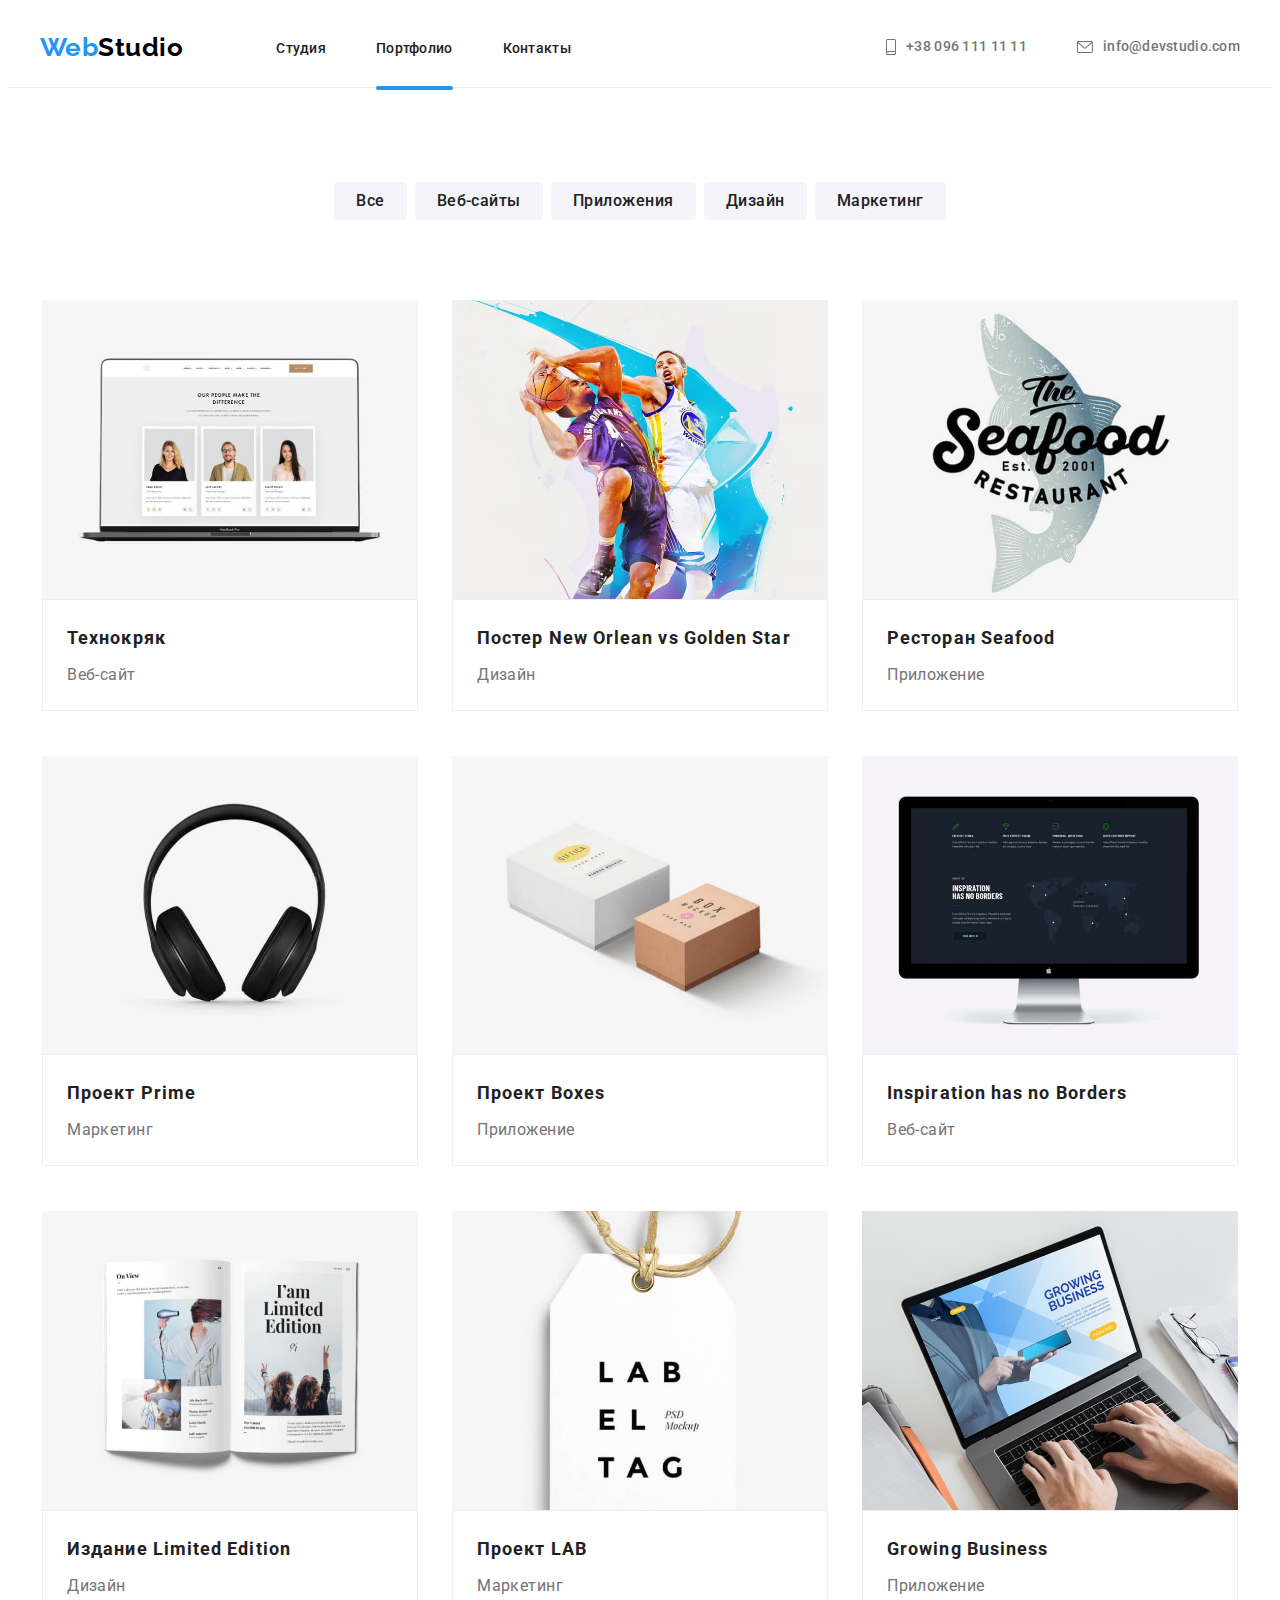
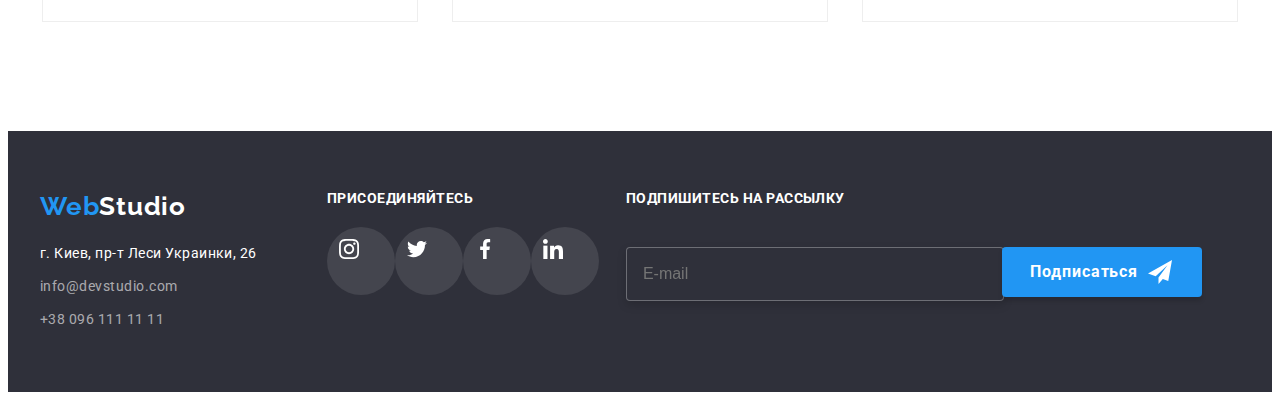
==== commit 20e1ff3e: "Правки" ====
--- a/portfolio.html
+++ b/portfolio.html
@@ -142,7 +142,7 @@
                 Дизайн
               </button>
             </li>
-            <li class="item">
+            <li class="portfolio__button-item">
               <button class="portfolio__button-filter" type="button">
                 Маркетинг
               </button>
@@ -153,13 +153,14 @@
               <a class="projects__link" href="#">
                 <div class="projects__thumb">
                   <img
+                    class="projects__img"
                     srcset="
                       images/technokryak.jpg   270w,
                       images/technokryak2x.jpg 540w
                     "
                     src="images/technokryak.jpg"
                     alt="Веб-сайт открытый на ноутбуке"
-                    width="370"
+                    width="370px"
                     sizes="(min-width: 1200px) 25vw, (min-width:768px) 50vw, 100vw"
                   />
                   <div class="projects__card-hover">
@@ -173,7 +174,12 @@
                 </div>
                 <div class="projects__card-text">
                   <h2 class="projects__title">Технокряк</h2>
-                  <p class="projects__subtitle">Веб-сайт</p>
+                  <p class="projects__subtitle">
+                    Веб-сайт &nbsp; &nbsp; &nbsp; &nbsp; &nbsp; &nbsp; &nbsp;
+                    &nbsp; &nbsp; &nbsp; &nbsp; &nbsp; &nbsp; &nbsp; &nbsp;
+                    &nbsp; &nbsp; &nbsp; &nbsp; &nbsp; &nbsp; &nbsp; &nbsp;
+                    &nbsp; &nbsp; &nbsp; &nbsp;
+                  </p>
                 </div></a
               >
             </li>
@@ -181,6 +187,7 @@
               <a class="projects__link" href="#">
                 <div class="projects__thumb">
                   <img
+                    class="projects__img"
                     srcset="
                       images/neworlean.jpg   270w,
                       images/neworlean2x.jpg 540w
@@ -211,6 +218,7 @@
               <a class="projects__link" href="#">
                 <div class="projects__thumb">
                   <img
+                    class="projects__img"
                     srcset="images/seafood.jpg 270w, images/seafood2x.jpg 540w"
                     src="images/seafood.jpg"
                     alt="Веб-сайт открытый на ноутбуке"
@@ -236,6 +244,7 @@
               <a class="projects__link" href="#">
                 <div class="projects__thumb">
                   <img
+                    class="projects__img"
                     srcset="images/prime.jpg 270w, images/prime2x.jpg 540w"
                     src="images/prime.jpg"
                     alt="Веб-сайт открытый на ноутбуке"
@@ -261,6 +270,7 @@
               <a class="projects__link" href="#">
                 <div class="projects__thumb">
                   <img
+                    class="projects__img"
                     srcset="images/boxes.jpg 270w, images/boxes2x.jpg 540w"
                     src="images/boxes.jpg"
                     alt="Веб-сайт открытый на ноутбуке"
@@ -286,6 +296,7 @@
               <a class="projects__link" href="#">
                 <div class="projects__thumb">
                   <img
+                    class="projects__img"
                     srcset="
                       images/inspiration.jpg   270w,
                       images/inspiration2x.jpg 540w
@@ -314,6 +325,7 @@
               <a class="projects__link" href="#">
                 <div class="projects__thumb">
                   <img
+                    class="projects__img"
                     srcset="
                       images/limedition.jpg   270w,
                       images/limedition2x.jpg 540w
@@ -342,6 +354,7 @@
               <a class="projects__link" href="#">
                 <div class="projects__thumb">
                   <img
+                    class="projects__img"
                     srcset="images/lab.jpg 270w, images/lab2x.jpg 540w"
                     src="images/lab.jpg"
                     alt="Веб-сайт открытый на ноутбуке"
@@ -367,6 +380,7 @@
               <a class="projects__link" href="#">
                 <div class="projects__thumb">
                   <img
+                    class="projects__img"
                     srcset="images/growing.jpg 270w, images/growing2x.jpg 540w"
                     src="images/growing.jpg"
                     alt="Веб-сайт открытый на ноутбуке"
--- a/css/main.min.css
+++ b/css/main.min.css
@@ -1 +1 @@
-body{color:#212121;font-family:Roboto,sans-serif;letter-spacing:.03em}img{display:block}h2{color:#212121}h1,h2,h3,p{margin:0}a{text-decoration:none;margin:0;padding:0}ul,li{list-style-type:none;margin:0;padding:0}button{padding:0;border:none;font:inherit;color:inherit;cursor:pointer}.container{padding-left:15px;padding-right:15px;margin-left:auto;margin-right:auto}@media screen and (min-width: 480px){.container{width:480px}}@media screen and (min-width: 768px){.container{width:768px}}@media screen and (min-width: 1200px){.container{width:1200px}}.title{font-family:"Roboto";font-weight:700;font-size:36px;line-height:1.16;text-align:center;letter-spacing:.03em;color:#212121}header{position:relative;font-family:Roboto,sans-serif;-webkit-box-align:center;-ms-flex-align:center;align-items:center;background-color:#fff;border-bottom:1px solid #ececec}.header{font-family:Roboto,sans-serif;padding-top:16px;padding-bottom:16px}@media screen and (min-width: 480px){.header{padding-top:16px;padding-bottom:16px}}@media screen and (min-width: 768px){.header{-webkit-box-align:center;-ms-flex-align:center;align-items:center;padding-top:21px;padding-bottom:21px}}@media screen and (min-width: 1200px){.header{padding-top:24px;padding-bottom:24px}}.nav{display:-webkit-box;display:-ms-flexbox;display:flex;-webkit-box-align:center;-ms-flex-align:center;align-items:center}.nav__logo{font-size:24px;font-family:Raleway,sans-serif;font-weight:700;color:#2196f3;line-height:1.16;margin-right:auto}@media screen and (min-width: 768px){.nav__logo{margin-right:88px}}@media screen and (min-width: 1200px){.nav__logo{font-size:26px;line-height:1.19;margin-right:93px}}.nav__logo-second-color{color:#000}@media screen and (min-width: 768px){.nav-site{display:-webkit-box;display:-ms-flexbox;display:flex}}.nav-site__link{font-style:normal;font-weight:500;font-size:40px;line-height:47px;text-align:center;letter-spacing:.02em}.nav__menu-button{z-index:2;padding:0;border:none;background-color:rgba(0,0,0,0)}@media screen and (min-width: 768px){.nav__menu-button{display:none}}.nav__menu-button:hover,.nav__menu-button:focus{fill:#2196f3}.nav__menu-button .nav__icon-cross{display:none}.nav__menu-button.is-open .nav__icon-cross{display:block}.nav__menu-button.is-open .nav__icon-menu{display:none}.nav__menu-container{z-index:1;padding:20px}@media screen and (min-width: 480px){.nav__menu-container{padding:48px 40px}}@media screen and (max-width: 767px){.nav__menu-container{background:#fff;-webkit-box-shadow:0px 4px 8px rgba(0,0,0,.04),0px 2px 4px rgba(0,0,0,.08),0px 1px 3px rgba(0,0,0,.16);box-shadow:0px 4px 8px rgba(0,0,0,.04),0px 2px 4px rgba(0,0,0,.08),0px 1px 3px rgba(0,0,0,.16);display:none;position:absolute;top:0;left:0;width:100%}.nav__menu-container.is-open{display:block}}@media screen and (min-width: 768px){.nav__menu-container{display:contents}}@media screen and (max-width: 767px){.nav-site .nav-site__item+.nav-site__item{margin-top:32px}}@media screen and (min-width: 768px){.nav-site .nav-site__item+.nav-site__item{margin-left:30px}}.nav-site__link{font-style:normal;font-weight:500;font-size:40px;line-height:1.17;letter-spacing:.02em;color:#212121;-webkit-transition-property:color;transition-property:color;-webkit-transition-duration:250ms;transition-duration:250ms;-webkit-transition-timing-function:cubic-bezier(0.4, 0, 0.2, 1);transition-timing-function:cubic-bezier(0.4, 0, 0.2, 1)}.nav-site__link:hover,.nav-site__link:focus{color:#2196f3}@media screen and (min-width: 768px){.nav-site__link{font-size:14px;line-height:1.14;letter-spacing:.02em}}@media screen and (min-width: 768px){.nav-site__current{display:inline-block;position:relative}.nav-site__current::after{display:inline-block;content:"";position:absolute;width:100%;left:0;bottom:-35px;height:4px;border-radius:2px;background-color:#2196f3}}@media screen and (min-width: 1200px){.nav-site__current::after{bottom:-33px}}@media screen and (max-width: 767px){.nav-contacts{margin-top:300px}}@media screen and (min-width: 768px){.nav-contacts{margin-left:auto}}@media screen and (min-width: 1200px){.nav-contacts{display:-webkit-box;display:-ms-flexbox;display:flex;margin-left:auto}}@media screen and (max-width: 768px){.nav-contacts .nav-contacts__item+.nav-contacts__item{margin-top:32px}}@media screen and (min-width: 768px){.nav-contacts .nav-contacts__item+.nav-contacts__item{margin-top:10px}}@media screen and (min-width: 1200px){.nav-contacts .nav-contacts__item+.nav-contacts__item{margin-left:50px;margin-top:0}}.nav-contacts__link{font-style:normal;font-weight:500;font-size:24px;line-height:28px;letter-spacing:.02em;color:#757575;-webkit-transition-property:color;transition-property:color;-webkit-transition-duration:250ms;transition-duration:250ms;-webkit-transition-timing-function:cubic-bezier(0.4, 0, 0.2, 1);transition-timing-function:cubic-bezier(0.4, 0, 0.2, 1)}.nav-contacts__link:hover,.nav-contacts__link:focus{color:#2196f3}@media screen and (min-width: 768px){.nav-contacts__link{font-size:14px;line-height:1.14;letter-spacing:.02em;display:-webkit-box;display:-ms-flexbox;display:flex;-webkit-box-align:center;-ms-flex-align:center;align-items:center}}@media screen and (min-width: 1200px){.nav-contacts__link{display:-webkit-box;display:-ms-flexbox;display:flex;-webkit-box-align:center;-ms-flex-align:center;align-items:center}}.nav-contacts__link-tel{font-style:normal;font-weight:500;font-size:34px;line-height:1.17;letter-spacing:.02em;color:#2196f3}@media screen and (min-width: 768px){.nav-contacts__link-tel{font-size:14px;line-height:1.14;letter-spacing:.02em;color:#757575}}.nav-contacts__icon-mail,.nav-contacts__icon-tel{display:none;fill:currentColor;margin-right:10px}@media screen and (min-width: 768px){.nav-contacts__icon-mail,.nav-contacts__icon-tel{display:inline-block}}.nav-social{display:-webkit-box;display:-ms-flexbox;display:flex}@media screen and (max-width: 768px){.nav-social{margin-top:64px}}@media screen and (min-width: 768px){.nav-social{display:none}}.nav-social .nav-social__item+.nav-social__item{margin-left:10px}.nav-social .nav-social__item+.nav-social__item::before{content:"";height:22px;border:1px solid rgba(33,33,33,.2);margin-right:10px}.nav-social__link{font-style:normal;font-weight:500;font-size:18px;line-height:1.22;letter-spacing:.02em;color:#2196f3}.main{padding:118px 0;text-align:center;background-color:#2f303a;background-image:-webkit-gradient(linear, left top, right top, from(rgba(47, 48, 58, 0.4)), to(rgba(47, 48, 58, 0.4))),url(../images/main-mobile.jpg);background-image:linear-gradient(to right, rgba(47, 48, 58, 0.4), rgba(47, 48, 58, 0.4)),url(../images/main-mobile.jpg);background-size:cover}@media(min-device-pixel-ratio: 2),(-webkit-min-device-pixel-ratio: 2),(min-resolution: 192dpi),(min-resolution: 2dppx){.main{background-image:url(../images/main-mobile2x.jpg)}}@media(min-width: 451px){.main{background-image:url(../images/main-tablet.jpg)}}@media(min-width: 451px)and (min-device-pixel-ratio: 2),(min-width: 451px)and (-webkit-min-device-pixel-ratio: 2),(min-width: 451px)and (min-resolution: 192dpi),(min-width: 451px)and (min-resolution: 2dppx){.main{background-image:url(../images/main-tablet2x.jpg)}}@media(min-width: 769px){.main{background-image:url(../images/main-dekstop.jpg)}}@media(min-width: 769px)and (min-device-pixel-ratio: 2),(min-width: 769px)and (-webkit-min-device-pixel-ratio: 2),(min-width: 769px)and (min-resolution: 192dpi),(min-width: 769px)and (min-resolution: 2dppx){.main{background-image:url(../images/main-dekstop2x.jpg)}}@media(min-width: 769px)and (min-width: 1200px){.main{padding-top:200px;padding-bottom:200px}}.main__title{width:360px;font-weight:900;font-size:26px;line-height:1.62;letter-spacing:.06em;margin-left:auto;margin-right:auto;text-transform:uppercase;color:#fff}@media screen and (min-width: 1200px){.main__title{width:700px;font-weight:900;font-size:44px;line-height:1.36}}.main__button{font-family:inherit;color:#fff;background:#2196f3;font-weight:700;font-size:16px;line-height:1.88;-webkit-box-align:center;-ms-flex-align:center;align-items:center;text-align:center;letter-spacing:.06em;-webkit-box-shadow:0px 4px 4px rgba(0,0,0,.15);box-shadow:0px 4px 4px rgba(0,0,0,.15);border-radius:4px;padding:10px 32px;margin-top:30px;-webkit-transition-property:background-color;transition-property:background-color;-webkit-transition-duration:250ms;transition-duration:250ms;-webkit-transition-timing-function:cubic-bezier(0.4, 0, 0.2, 1);transition-timing-function:cubic-bezier(0.4, 0, 0.2, 1)}.main__button:hover{background-color:#188ce8}.features{padding:60px 0}@media screen and (min-width: 1200px){.features{padding:94px 0}}@media screen and (min-width: 768px){.team__list{display:-webkit-box;display:-ms-flexbox;display:flex;-ms-flex-wrap:wrap;flex-wrap:wrap}}@media screen and (min-width: 768px){.features__cardset{display:-webkit-box;display:-ms-flexbox;display:flex;-ms-flex-wrap:wrap;flex-wrap:wrap;-webkit-box-pack:justify;-ms-flex-pack:justify;justify-content:space-between;margin:-15px}}.features__card{display:-webkit-box;display:-ms-flexbox;display:flex;-webkit-box-pack:center;-ms-flex-pack:center;justify-content:center;-webkit-box-align:center;-ms-flex-align:center;align-items:center;background-color:#f5f4fa;border-radius:4px;width:100%;height:120px;background-position:center}@media screen and (max-width: 767px){.features__item:not(:last-child){margin-bottom:30px}}@media screen and (min-width: 768px){.features__item{-ms-flex-preferred-size:calc(50% - 30px);flex-basis:calc(50% - 30px);margin:15px}}@media screen and (min-width: 1200px){.features__item{-ms-flex-preferred-size:calc(25% - 30px);flex-basis:calc(25% - 30px);margin:15px;-webkit-box-pack:justify;-ms-flex-pack:justify;justify-content:space-between}}.features__title{color:#212121;font-weight:700;font-size:14px;line-height:1.14;letter-spacing:.03em;text-transform:uppercase;text-align:center;margin-top:30px}@media screen and (min-width: 768px){.features__title{text-align:left}}.features__subtitle{font-size:14px;line-height:1.71;margin-top:10px}.visually-hidden{position:absolute;width:1px;height:1px;margin:-1px;border:0;padding:0;white-space:nowrap;-webkit-clip-path:inset(100%);clip-path:inset(100%);clip:rect(0 0 0 0);overflow:hidden}.tasks{display:none}@media screen and (min-width: 1200px){.tasks{display:block;padding-bottom:94px}}.tasks__list{display:-webkit-box;display:-ms-flexbox;display:flex;-webkit-box-pack:justify;-ms-flex-pack:justify;justify-content:space-between;margin-top:50px}.tasks__subtitle{position:absolute;font-weight:700;font-size:14px;line-height:1.14;text-transform:uppercase;color:#fff;width:100%;height:70px;display:-webkit-box;display:-ms-flexbox;display:flex;-webkit-box-pack:center;-ms-flex-pack:center;justify-content:center;-webkit-box-align:center;-ms-flex-align:center;align-items:center;background:rgba(47,48,58,.8);bottom:0;left:0}.tasks-image{position:relative}.team{background-color:#f5f4fa;padding:60px 0}@media screen and (min-width: 1200px){.team{padding:94px 0}}.team__title{font-weight:700;font-size:28px;line-height:1.17;text-align:center;letter-spacing:.03em;color:#212121;margin-bottom:30px}@media screen and (min-width: 1200px){.team__title{font-size:36px;line-height:1.16}}@media screen and (max-width: 767px){.team__list .team__card+.team__card{margin-top:30px}}@media screen and (min-width: 768px){.team__list{margin:-15px}}.team__card{background:#fff;-webkit-box-shadow:0px 1px 3px rgba(0,0,0,.12),0px 1px 1px rgba(0,0,0,.14),0px 2px 1px rgba(0,0,0,.2);box-shadow:0px 1px 3px rgba(0,0,0,.12),0px 1px 1px rgba(0,0,0,.14),0px 2px 1px rgba(0,0,0,.2);border-radius:0px 0px 4px 4px;padding-bottom:24px}@media screen and (min-width: 768px){.team__card{margin:15px;-ms-flex-preferred-size:calc(50% - 30px);flex-basis:calc(50% - 30px)}}@media screen and (min-width: 1200px){.team__card{margin:15px;-ms-flex-preferred-size:calc(25% - 30px);flex-basis:calc(25% - 30px);padding-bottom:30px}}.team__card-image{width:100%;margin-left:auto;margin-right:auto}.team__card-text{text-align:center;padding-top:30px;padding-bottom:16px}.team__subtitle{font-weight:500;font-size:16px;line-height:1.18;letter-spacing:.03em;color:#212121}.team__text{color:#757575;font-weight:400;font-size:16px;line-height:1.18;margin-top:10px}.person{display:-webkit-box;display:-ms-flexbox;display:flex;-webkit-box-pack:justify;-ms-flex-pack:justify;justify-content:space-between;width:206px;height:44px;margin-left:auto;margin-right:auto}.person__contacts{display:block;width:44px;height:44px;border-radius:50%;padding:12px;fill:#afb1b8;-webkit-transition-property:fill background-color;transition-property:fill background-color;-webkit-transition-duration:250ms;transition-duration:250ms;-webkit-transition-timing-function:cubic-bezier(0.4, 0, 0.2, 1);transition-timing-function:cubic-bezier(0.4, 0, 0.2, 1)}.person__contacts:hover,.person__contacts:focus{border-radius:50%;background-color:#2196f3;fill:#fff;cursor:pointer}.clients{padding:60px 0}@media screen and (min-width: 1200px){.clients{padding:94px 0}}.clients__title{font-weight:700;font-size:28px;line-height:1.18;text-align:center;letter-spacing:.03em;color:#212121;margin-bottom:30px}@media screen and (min-width: 1200px){.clients__title{font-size:36px;line-height:1.16}}.clients__company{display:-webkit-box;display:-ms-flexbox;display:flex;-ms-flex-wrap:wrap;flex-wrap:wrap;-webkit-box-pack:center;-ms-flex-pack:center;justify-content:center;margin:-15px}.clients__item{width:50%;display:-webkit-box;display:-ms-flexbox;display:flex;-webkit-box-pack:center;-ms-flex-pack:center;justify-content:center}@media screen and (min-width: 768px){.clients__item{width:33.33%}}@media screen and (min-width: 1200px){.clients__item{width:16.66%}}.clients__card{width:210px;height:92px;margin:15px;display:-webkit-box;display:-ms-flexbox;display:flex;-webkit-box-align:center;-ms-flex-align:center;align-items:center;-webkit-box-pack:center;-ms-flex-pack:center;justify-content:center;fill:#afb1b8;border:1px solid #afb1b8;border-radius:4px;-webkit-transition-property:fill border;transition-property:fill border;-webkit-transition-duration:250ms;transition-duration:250ms;-webkit-transition-timing-function:cubic-bezier(0.4, 0, 0.2, 1);transition-timing-function:cubic-bezier(0.4, 0, 0.2, 1)}.clients__card:hover,.clients__card:focus{border:1px solid #2196f3;fill:#2196f3;color:#2196f3}@media screen and (min-width: 768px){.clients__card{width:226px}}@media screen and (min-width: 1200px){.clients__card{width:170px}}.footer{background-color:#2f303a;padding-top:60px;padding-bottom:60px}@media screen and (min-width: 1200px){.footer{display:-webkit-box;display:-ms-flexbox;display:flex}}@media screen and (min-width: 1200px){.test{display:-webkit-box;display:-ms-flexbox;display:flex;-ms-flex-wrap:wrap;flex-wrap:wrap}}@media screen and (min-width: 768px){.test__test{display:-webkit-box;display:-ms-flexbox;display:flex;-ms-flex-pack:distribute;justify-content:space-around}}@media screen and (min-width: 1200px){.footer-flex{display:-webkit-box;display:-ms-flexbox;display:flex;-webkit-box-orient:vertical;-webkit-box-direction:normal;-ms-flex-direction:column;flex-direction:column;margin-right:70px}}.footer__logo{font-weight:700;font-size:24px;line-height:1.16;text-align:center;letter-spacing:.03em;color:#2196f3;margin-bottom:20px;color:#2196f3;font-family:Raleway,sans-serif;font-weight:700;font-size:26px;line-height:1.19;display:block}.footer__logo-span{color:#fff}.footer__adress{font-style:normal;text-align:center}.footer__city{font-style:normal;font-weight:400;font-size:14px;line-height:1.71;color:#fff}.footer__list{margin-top:9px}.footer__item{color:#fff;font-size:14px;line-height:1.7;margin-top:9px}.footer__link{color:rgba(255,255,255,.6);font-size:14px;line-height:1.7;-webkit-transition-property:color;transition-property:color;-webkit-transition-duration:250ms;transition-duration:250ms;-webkit-transition-timing-function:cubic-bezier(0.4, 0, 0.2, 1);transition-timing-function:cubic-bezier(0.4, 0, 0.2, 1)}.footer__link:hover,.footer__link:focus{color:#2196f3}.footer__links{margin-top:60px}@media screen and (min-width: 768px){.footer__links{margin-top:0;display:-webkit-box;display:-ms-flexbox;display:flex;-webkit-box-orient:vertical;-webkit-box-direction:normal;-ms-flex-direction:column;flex-direction:column;-webkit-box-pack:baseline;-ms-flex-pack:baseline;justify-content:baseline}}@media screen and (min-width: 1200px){.footer__links{margin-right:93px}}.footer__title{text-align:center;font-style:normal;font-weight:700;font-size:14px;line-height:1.14;text-transform:uppercase;color:#fff}.footer__social-links{display:-webkit-box;display:-ms-flexbox;display:flex;-webkit-box-pack:justify;-ms-flex-pack:justify;justify-content:space-between;width:206px;height:44px;margin-left:auto;margin-right:auto;margin-top:20px}.footer__social-icon{display:block;width:44px;height:44px;padding:12px;border-radius:50%;fill:#fff;background-color:rgba(255,255,255,.1);-webkit-transition-property:fill background-color;transition-property:fill background-color;-webkit-transition-duration:250ms;transition-duration:250ms;-webkit-transition-timing-function:cubic-bezier(0.4, 0, 0.2, 1);transition-timing-function:cubic-bezier(0.4, 0, 0.2, 1)}.footer__social-icon:hover,.footer__social-icon:focus{border-radius:50%;background-color:#2196f3;fill:#fff}.follow{position:relative;margin-left:auto;margin-right:auto;margin-top:60px}@media screen and (min-width: 768px){.follow{display:-webkit-box;display:-ms-flexbox;display:flex;-webkit-box-orient:vertical;-webkit-box-direction:normal;-ms-flex-direction:column;flex-direction:column;margin-left:auto;margin-right:auto;margin-top:60px}}@media screen and (min-width: 1200px){.follow{margin:0}}@media screen and (min-width: 768px){.follow__field{width:75%;margin-left:auto;margin-right:auto}}@media screen and (min-width: 1200px){.follow__field{width:358px}}.follow__title{text-align:center;font-weight:700;font-size:14px;line-height:1.14;text-transform:uppercase;color:#fff}@media screen and (min-width: 1200px){.follow__title{margin-bottom:20px}}.follow__input{position:relative;width:100%;height:50px;font-weight:400;font-size:16px;line-height:1.25;color:rgba(255,255,255,.6);padding-left:16px;background-color:#2f303a;border:1px solid rgba(255,255,255,.3);-webkit-filter:drop-shadow(0px 4px 4px rgba(0, 0, 0, 0.15));filter:drop-shadow(0px 4px 4px rgba(0, 0, 0, 0.15));border-radius:4px;color:#fff;margin-top:20px}.follow__input:hover,.follow__input:focus{border:2px solid rgba(255,255,255,.3);outline:none}@media screen and (min-width: 768px){.follow__input{height:50px;margin-right:auto;margin-left:auto}}.follow__btn{display:-webkit-box;display:-ms-flexbox;display:flex;-webkit-box-align:center;-ms-flex-align:center;align-items:center;font-family:"Roboto";font-style:normal;font-weight:700;font-size:16px;line-height:1.88;letter-spacing:.06em;width:200px;height:50px;margin-top:20px;margin-left:auto;margin-right:auto;-webkit-box-shadow:0px 4px 4px rgba(0,0,0,.15);box-shadow:0px 4px 4px rgba(0,0,0,.15);border-radius:4px;background-color:#2196f3;color:#fff;padding:10px 28px;-webkit-transition-property:color background-color box-shadow;transition-property:color background-color box-shadow;-webkit-transition-duration:250ms;transition-duration:250ms;-webkit-transition-timing-function:cubic-bezier(0.4, 0, 0.2, 1);transition-timing-function:cubic-bezier(0.4, 0, 0.2, 1)}.follow__btn:hover,.follow__btn:focus{background:#188ce8}.follow__btn::after{content:"";display:-webkit-box;display:-ms-flexbox;display:flex;width:24px;height:24px;margin-left:10px;background-image:url(../images/icon-follow.svg);fill:#fff}@media screen and (min-width: 1200px){.follow__btn{margin:0;position:absolute;top:40%;left:105%}}.backdrop{position:fixed;width:100%;height:100%;top:0;left:0;background:rgba(0,0,0,.2);opacity:1;-webkit-transition:250ms cubic-bezier(0.4, 0, 0.2, 1);transition:250ms cubic-bezier(0.4, 0, 0.2, 1)}.backdrop.is-hidden{opacity:0;pointer-events:none}.backdrop.is-hidden .modal{-webkit-transform:translate(-50%, 50%) scale(0.5);transform:translate(-50%, 50%) scale(0.5)}.modal{width:100%;top:50%;left:50%;-webkit-transform:translate(-50%, -50%) scale(1);transform:translate(-50%, -50%) scale(1);position:absolute;-webkit-transition:250ms cubic-bezier(0.4, 0, 0.2, 1);transition:250ms cubic-bezier(0.4, 0, 0.2, 1);opacity:1;background:#fff;-webkit-box-shadow:0px 1px 3px rgba(0,0,0,.12),0px 1px 1px rgba(0,0,0,.14),0px 2px 1px rgba(0,0,0,.2);box-shadow:0px 1px 3px rgba(0,0,0,.12),0px 1px 1px rgba(0,0,0,.14),0px 2px 1px rgba(0,0,0,.2);border-radius:4px}@media screen and (min-width: 450px){.modal{width:450px;height:609px}}@media screen and (min-width: 1200px){.modal{width:528px;height:581px;top:50%;left:50%}}.modal__btn-close{position:absolute;top:8px;right:8px;width:30px;height:30px;border-radius:50%;background:#fff;border:1px solid rgba(0,0,0,.1)}.modal__btn-close:hover{background-color:#fff;-webkit-box-shadow:none;box-shadow:none}.modal__icon-close{position:absolute;top:-1px;right:-1px;width:30px;height:30px;padding:10px;fill:#000}.modal__icon-close:hover{fill:#2196f3}.form{z-index:3;padding:10px}@media screen and (min-width: 450px){.form{padding:40px}}.form__title{font-weight:700;font-size:20px;line-height:1.5;text-align:center;letter-spacing:.03em;color:#212121}.form__field{position:relative;display:-webkit-box;display:-ms-flexbox;display:flex;-webkit-box-orient:vertical;-webkit-box-direction:normal;-ms-flex-direction:column;flex-direction:column;margin-top:28px;width:100%;height:40px}.form__input{display:block;width:100%;height:40px;border:1px solid rgba(33,33,33,.2);border-radius:4px;padding-left:42px;outline:none}.form__input:hover,.form__input:focus{border-color:#2196f3;cursor:pointer}.form__label{position:absolute;top:-50%;font-weight:400;font-size:12px;line-height:1.16;letter-spacing:.01em;color:#757575}.form__input-icon{position:absolute;width:18px;height:18px;fill:#212121;color:#212121;top:50%;-webkit-transform:translate(0, -50%);transform:translate(0, -50%);left:15px}.form__comment-field{display:-webkit-box;display:-ms-flexbox;display:flex;-webkit-box-orient:vertical;-webkit-box-direction:normal;-ms-flex-direction:column;flex-direction:column;font-size:12px;color:rgba(117,117,117,.5);margin-top:10px}.form__comment-field:hover,.form__comment-field:focus{border-color:#2196f3}.form__field:focus-within .form__input-icon{fill:#2196f3}.form__commend-field-text{font-weight:400;font-size:12px;line-height:1.16;letter-spacing:.01em}.form__comment-area{display:-webkit-box;display:-ms-flexbox;display:flex;width:100%;height:120px;resize:none;border:1px solid rgba(33,33,33,.2);border-radius:4px;margin-top:4px;padding:12px 16px;outline:none}.form__comment-area:focus{border-color:#2196f3;cursor:pointer}.form__checkbox-label{display:-webkit-box;display:-ms-flexbox;display:flex;-webkit-box-align:center;-ms-flex-align:center;align-items:center;margin-top:20px}@media screen and (min-width: 1200px){.form__checkbox-label{-webkit-box-pack:center;-ms-flex-pack:center;justify-content:center}}.form__checkbox{-webkit-appearance:none;-moz-appearance:none;appearance:none}.form__icon-check-active{position:absolute;width:16px;height:16px;left:10px;opacity:0}@media screen and (min-width: 450px){.form__icon-check-active{left:40px}}@media screen and (min-width: 1200px){.form__icon-check-active{margin-left:12px}}.form__icon-check{display:block;width:15px;height:15px;background-color:#fff;margin-right:9px;fill:#212121;color:#212121}.form__icon-check:focus{fill:#2196f3}.form__checkbox:checked+.form__icon-check-active{opacity:1}.form__subtitle{font-weight:400;font-size:11px;line-height:1.16;letter-spacing:.03em;color:#757575}@media screen and (min-width: 450px){.form__subtitle{font-size:12px}}@media screen and (min-width: 1200px){.form__subtitle{font-size:14px;line-height:1.71}}.form__subtitle-link{color:#2196f3;text-decoration:underline}.form__button{font-family:Roboto,sans-serif;font-weight:700;font-size:16px;line-height:1.88;-webkit-box-align:center;-ms-flex-align:center;align-items:center;text-align:center;letter-spacing:.06em;display:block;margin-top:30px;margin-left:auto;margin-right:auto;width:200px;height:50px;padding:10px 55px;color:#fff;background:#2196f3;-webkit-box-shadow:0px 4px 4px rgba(0,0,0,.15);box-shadow:0px 4px 4px rgba(0,0,0,.15);border-radius:4px;-webkit-transition-property:color background-color;transition-property:color background-color;-webkit-transition-duration:250ms;transition-duration:250ms;-webkit-transition-timing-function:cubic-bezier(0.4, 0, 0.2, 1);transition-timing-function:cubic-bezier(0.4, 0, 0.2, 1)}.form__button:hover{background:#188ce8;-webkit-box-shadow:0px 4px 4px rgba(0,0,0,.15);box-shadow:0px 4px 4px rgba(0,0,0,.15)}.portfolio{padding:60px 0}@media screen and (min-width: 1200px){.portfolio{padding:94px 0}}.portfolio__button{display:-webkit-box;display:-ms-flexbox;display:flex;-ms-flex-wrap:wrap;flex-wrap:wrap;padding-bottom:40px}@media screen and (min-width: 768px){.portfolio__button{-webkit-box-pack:center;-ms-flex-pack:center;justify-content:center}}.portfolio__button-filter{background-color:#f5f4fa;color:#212121;font-family:Roboto,sans-serif;font-weight:500;font-size:16px;line-height:1.62;cursor:pointer;text-align:center;letter-spacing:.03em;border-radius:4px;border-color:rgba(0,0,0,0);padding:6px 22px;-webkit-transition-property:color background-color box-shadow;transition-property:color background-color box-shadow;-webkit-transition-duration:250ms;transition-duration:250ms;-webkit-transition-timing-function:cubic-bezier(0.4, 0, 0.2, 1);transition-timing-function:cubic-bezier(0.4, 0, 0.2, 1);margin-bottom:15px}.portfolio__button-filter:hover,.portfolio__button-filter:focus{color:#fff;background-color:#2196f3;-webkit-box-shadow:0px 3px 1px rgba(0,0,0,.1),0px 1px 2px rgba(0,0,0,.08),0px 2px 2px rgba(0,0,0,.12);box-shadow:0px 3px 1px rgba(0,0,0,.1),0px 1px 2px rgba(0,0,0,.08),0px 2px 2px rgba(0,0,0,.12)}.portfolio__button-item:not(:last-child){margin-right:8px}.projects{display:-webkit-box;display:-ms-flexbox;display:flex;-ms-flex-wrap:wrap;flex-wrap:wrap;-webkit-box-pack:center;-ms-flex-pack:center;justify-content:center;margin:-15px}@media screen and (min-width: 768px){.projects{-webkit-box-pack:justify;-ms-flex-pack:justify;justify-content:space-between}}@media screen and (min-width: 1200px){.projects{-ms-flex-pack:distribute;justify-content:space-around}}.projects__link{display:-webkit-box;display:-ms-flexbox;display:flex;-webkit-box-orient:vertical;-webkit-box-direction:normal;-ms-flex-direction:column;flex-direction:column;margin-bottom:30px;background:#fff;-webkit-transition-property:-webkit-box-shadow;transition-property:-webkit-box-shadow;transition-property:box-shadow;transition-property:box-shadow, -webkit-box-shadow;-webkit-transition-duration:250ms;transition-duration:250ms;-webkit-transition-timing-function:cubic-bezier(0.4, 0, 0.2, 1);transition-timing-function:cubic-bezier(0.4, 0, 0.2, 1)}.projects__link:hover{-webkit-box-shadow:0px 1px 1px rgba(0,0,0,.12),0px 4px 4px rgba(0,0,0,.06),1px 4px 6px rgba(0,0,0,.16);box-shadow:0px 1px 1px rgba(0,0,0,.12),0px 4px 4px rgba(0,0,0,.06),1px 4px 6px rgba(0,0,0,.16);cursor:pointer}.projects__link:hover .projects__card-hover,.projects__link:focus .projects__card-hover{-webkit-transform:translateY(-100%);transform:translateY(-100%);-webkit-transition:-webkit-transform 250ms cubic-bezier(0.4, 0, 0.2, 1);transition:-webkit-transform 250ms cubic-bezier(0.4, 0, 0.2, 1);transition:transform 250ms cubic-bezier(0.4, 0, 0.2, 1);transition:transform 250ms cubic-bezier(0.4, 0, 0.2, 1), -webkit-transform 250ms cubic-bezier(0.4, 0, 0.2, 1);opacity:1}.projects__link:focus .projects__card-hover{-webkit-transform:translateY(-100%);transform:translateY(-100%);-webkit-transition:-webkit-transform 250ms cubic-bezier(0.4, 0, 0.2, 1);transition:-webkit-transform 250ms cubic-bezier(0.4, 0, 0.2, 1);transition:transform 250ms cubic-bezier(0.4, 0, 0.2, 1);transition:transform 250ms cubic-bezier(0.4, 0, 0.2, 1), -webkit-transform 250ms cubic-bezier(0.4, 0, 0.2, 1);opacity:1}.projects__thumb{position:relative;overflow:hidden}.projects__card-hover{position:absolute;width:100%;height:100%;background:rgba(33,150,243,.9);-webkit-transform:translateY(0);transform:translateY(0);-webkit-transition:-webkit-transform 250ms cubic-bezier(0.4, 0, 0.2, 1);transition:-webkit-transform 250ms cubic-bezier(0.4, 0, 0.2, 1);transition:transform 250ms cubic-bezier(0.4, 0, 0.2, 1);transition:transform 250ms cubic-bezier(0.4, 0, 0.2, 1), -webkit-transform 250ms cubic-bezier(0.4, 0, 0.2, 1)}.projects__card-hover-text{position:absolute;display:-webkit-box;display:-ms-flexbox;display:flex;opacity:1;-webkit-transition:opacity 250ms cubic-bezier(0.4, 0, 0.2, 1);transition:opacity 250ms cubic-bezier(0.4, 0, 0.2, 1);font-weight:400;font-size:18px;line-height:1.56;color:#fff;padding:63px 24px}.projects__card-text{padding:20px 24px;border:1px solid #eee}.projects__title{font-weight:700;font-size:18px;line-height:2;letter-spacing:.06em;margin-bottom:4px}.projects__subtitle{font-size:16px;color:#757575;line-height:1.88}/*# sourceMappingURL=main.min.css.map */+body{color:#212121;font-family:Roboto,sans-serif;letter-spacing:.03em}img{display:block;-o-object-fit:cover;object-fit:cover}h2{color:#212121}h1,h2,h3,p{margin:0}a{text-decoration:none;margin:0;padding:0}ul,li{list-style-type:none;margin:0;padding:0}button{padding:0;border:none;font:inherit;color:inherit;cursor:pointer}.container{padding-left:15px;padding-right:15px;margin-left:auto;margin-right:auto}@media screen and (min-width: 480px){.container{width:480px}}@media screen and (min-width: 768px){.container{width:768px}}@media screen and (min-width: 1200px){.container{width:1200px}}.title{font-family:"Roboto";font-weight:700;font-size:36px;line-height:1.16;text-align:center;letter-spacing:.03em;color:#212121}header{position:relative;font-family:Roboto,sans-serif;-webkit-box-align:center;-ms-flex-align:center;align-items:center;background-color:#fff;border-bottom:1px solid #ececec}.header{font-family:Roboto,sans-serif;padding-top:16px;padding-bottom:16px}@media screen and (min-width: 480px){.header{padding-top:16px;padding-bottom:16px}}@media screen and (min-width: 768px){.header{-webkit-box-align:center;-ms-flex-align:center;align-items:center;padding-top:21px;padding-bottom:21px}}@media screen and (min-width: 1200px){.header{padding-top:24px;padding-bottom:24px}}.nav{display:-webkit-box;display:-ms-flexbox;display:flex;-webkit-box-align:center;-ms-flex-align:center;align-items:center}.nav__logo{font-size:24px;font-family:Raleway,sans-serif;font-weight:700;color:#2196f3;line-height:1.16;margin-right:auto}@media screen and (min-width: 768px){.nav__logo{margin-right:88px}}@media screen and (min-width: 1200px){.nav__logo{font-size:26px;line-height:1.19;margin-right:93px}}.nav__logo-second-color{color:#000}@media screen and (min-width: 768px){.nav-site{display:-webkit-box;display:-ms-flexbox;display:flex}}.nav-site__link{font-style:normal;font-weight:500;font-size:40px;line-height:47px;text-align:center;letter-spacing:.02em}.nav__menu-button{z-index:2;padding:0;border:none;background-color:rgba(0,0,0,0)}@media screen and (min-width: 768px){.nav__menu-button{display:none}}.nav__menu-button:hover,.nav__menu-button:focus{fill:#2196f3}.nav__menu-button .nav__icon-cross{display:none}.nav__menu-button.is-open .nav__icon-cross{display:block}.nav__menu-button.is-open .nav__icon-menu{display:none}.nav__menu-container{z-index:1}@media screen and (max-width: 767px){.nav__menu-container{background:#fff;-webkit-box-shadow:0px 4px 8px rgba(0,0,0,.04),0px 2px 4px rgba(0,0,0,.08),0px 1px 3px rgba(0,0,0,.16);box-shadow:0px 4px 8px rgba(0,0,0,.04),0px 2px 4px rgba(0,0,0,.08),0px 1px 3px rgba(0,0,0,.16);display:none;position:absolute;top:0}.nav__menu-container.is-open{padding:40px 10px 10px 10px;display:-webkit-box;display:-ms-flexbox;display:flex;-webkit-box-orient:vertical;-webkit-box-direction:normal;-ms-flex-direction:column;flex-direction:column;position:fixed;overflow:auto;max-width:100%;height:100%}}@media screen and (max-width: 767px)and (min-width: 450px){.nav__menu-container.is-open{padding:48px 40px}}@media screen and (min-width: 768px){.nav__menu-container{display:contents}}@media screen and (max-width: 767px){.nav-site .nav-site__item+.nav-site__item{margin-top:32px}}@media screen and (min-width: 768px){.nav-site .nav-site__item+.nav-site__item{margin-left:30px}}@media screen and (min-width: 1200px){.nav-site .nav-site__item+.nav-site__item{margin-left:50px}}.nav-site__link{font-style:normal;font-weight:500;font-size:40px;line-height:1.17;letter-spacing:.02em;color:#212121;-webkit-transition-property:color;transition-property:color;-webkit-transition-duration:250ms;transition-duration:250ms;-webkit-transition-timing-function:cubic-bezier(0.4, 0, 0.2, 1);transition-timing-function:cubic-bezier(0.4, 0, 0.2, 1)}.nav-site__link:hover,.nav-site__link:focus{color:#2196f3}@media screen and (min-width: 768px){.nav-site__link{font-size:14px;line-height:1.14;letter-spacing:.02em}}@media screen and (min-width: 768px){.nav-site__current{display:inline-block;position:relative}.nav-site__current::after{display:inline-block;content:"";position:absolute;width:100%;left:0;bottom:-35px;height:4px;border-radius:2px;background-color:#2196f3}}@media screen and (min-width: 1200px){.nav-site__current::after{bottom:-33px}}@media screen and (max-width: 767px){.nav-contacts{margin-top:auto}}@media screen and (min-width: 768px){.nav-contacts{margin-left:auto}}@media screen and (min-width: 1200px){.nav-contacts{display:-webkit-box;display:-ms-flexbox;display:flex;margin-left:auto}}@media screen and (max-width: 767px){.nav-contacts .nav-contacts__item+.nav-contacts__item{margin-top:32px}}@media screen and (min-width: 768px){.nav-contacts .nav-contacts__item+.nav-contacts__item{margin-top:10px}}@media screen and (min-width: 1200px){.nav-contacts .nav-contacts__item+.nav-contacts__item{margin-left:50px;margin-top:0}}.nav-contacts__link{font-style:normal;font-weight:500;font-size:24px;line-height:28px;letter-spacing:.02em;color:#757575;-webkit-transition-property:color;transition-property:color;-webkit-transition-duration:250ms;transition-duration:250ms;-webkit-transition-timing-function:cubic-bezier(0.4, 0, 0.2, 1);transition-timing-function:cubic-bezier(0.4, 0, 0.2, 1)}.nav-contacts__link:hover,.nav-contacts__link:focus{color:#2196f3}@media screen and (min-width: 768px){.nav-contacts__link{font-size:14px;line-height:1.14;letter-spacing:.02em;display:-webkit-box;display:-ms-flexbox;display:flex;-webkit-box-align:center;-ms-flex-align:center;align-items:center}}@media screen and (min-width: 1200px){.nav-contacts__link{display:-webkit-box;display:-ms-flexbox;display:flex;-webkit-box-align:center;-ms-flex-align:center;align-items:center}}.nav-contacts__link-tel{font-style:normal;font-weight:500;font-size:34px;line-height:1.17;letter-spacing:.02em;color:#2196f3}@media screen and (min-width: 768px){.nav-contacts__link-tel{font-size:14px;line-height:1.14;letter-spacing:.02em;color:#757575}}.nav-contacts__icon-mail,.nav-contacts__icon-tel{display:none;fill:currentColor;margin-right:10px}@media screen and (min-width: 768px){.nav-contacts__icon-mail,.nav-contacts__icon-tel{display:inline-block}}.nav-social{display:-webkit-box;display:-ms-flexbox;display:flex}@media screen and (max-width: 767px){.nav-social{margin-top:auto}}@media screen and (min-width: 768px){.nav-social{display:none}}.nav-social .nav-social__item+.nav-social__item{margin-left:10px}.nav-social .nav-social__item+.nav-social__item::before{content:"";height:22px;border:1px solid rgba(33,33,33,.2);margin-right:10px}.nav-social__link{font-style:normal;font-weight:500;font-size:18px;line-height:1.22;letter-spacing:.02em;color:#2196f3}.main{padding:118px 0;text-align:center;background-color:#2f303a;background-image:-webkit-gradient(linear, left top, right top, from(rgba(47, 48, 58, 0.4)), to(rgba(47, 48, 58, 0.4))),url(../images/main-mobile.jpg);background-image:linear-gradient(to right, rgba(47, 48, 58, 0.4), rgba(47, 48, 58, 0.4)),url(../images/main-mobile.jpg);background-size:cover}@media(min-device-pixel-ratio: 2),(-webkit-min-device-pixel-ratio: 2),(min-resolution: 192dpi),(min-resolution: 2dppx){.main{background-image:url(../images/main-mobile2x.jpg)}}@media(min-width: 451px){.main{background-image:url(../images/main-tablet.jpg)}}@media(min-width: 451px)and (min-device-pixel-ratio: 2),(min-width: 451px)and (-webkit-min-device-pixel-ratio: 2),(min-width: 451px)and (min-resolution: 192dpi),(min-width: 451px)and (min-resolution: 2dppx){.main{background-image:url(../images/main-tablet2x.jpg)}}@media(min-width: 769px){.main{background-image:url(../images/main-dekstop.jpg)}}@media(min-width: 769px)and (min-device-pixel-ratio: 2),(min-width: 769px)and (-webkit-min-device-pixel-ratio: 2),(min-width: 769px)and (min-resolution: 192dpi),(min-width: 769px)and (min-resolution: 2dppx){.main{background-image:url(../images/main-dekstop2x.jpg)}}@media(min-width: 769px)and (min-width: 1200px){.main{padding-top:200px;padding-bottom:200px}}.main__title{width:360px;font-weight:900;font-size:26px;line-height:1.62;letter-spacing:.06em;margin-left:auto;margin-right:auto;text-transform:uppercase;color:#fff}@media screen and (min-width: 1200px){.main__title{width:700px;font-weight:900;font-size:44px;line-height:1.36}}.main__button{font-family:inherit;color:#fff;background:#2196f3;font-weight:700;font-size:16px;line-height:1.88;-webkit-box-align:center;-ms-flex-align:center;align-items:center;text-align:center;letter-spacing:.06em;-webkit-box-shadow:0px 4px 4px rgba(0,0,0,.15);box-shadow:0px 4px 4px rgba(0,0,0,.15);border-radius:4px;padding:10px 32px;margin-top:30px;-webkit-transition-property:background-color;transition-property:background-color;-webkit-transition-duration:250ms;transition-duration:250ms;-webkit-transition-timing-function:cubic-bezier(0.4, 0, 0.2, 1);transition-timing-function:cubic-bezier(0.4, 0, 0.2, 1)}.main__button:hover{background-color:#188ce8}.features{padding:60px 0}@media screen and (min-width: 1200px){.features{padding:94px 0}}@media screen and (min-width: 768px){.team__list{display:-webkit-box;display:-ms-flexbox;display:flex;-ms-flex-wrap:wrap;flex-wrap:wrap}}@media screen and (min-width: 768px){.features__cardset{display:-webkit-box;display:-ms-flexbox;display:flex;-ms-flex-wrap:wrap;flex-wrap:wrap;-webkit-box-pack:justify;-ms-flex-pack:justify;justify-content:space-between;margin:-15px}}.features__card{display:-webkit-box;display:-ms-flexbox;display:flex;-webkit-box-pack:center;-ms-flex-pack:center;justify-content:center;-webkit-box-align:center;-ms-flex-align:center;align-items:center;background-color:#f5f4fa;border-radius:4px;width:100%;height:120px;background-position:center}@media screen and (max-width: 767px){.features__item:not(:last-child){margin-bottom:30px}}@media screen and (min-width: 768px){.features__item{-ms-flex-preferred-size:calc(50% - 30px);flex-basis:calc(50% - 30px);margin:15px}}@media screen and (min-width: 1200px){.features__item{-ms-flex-preferred-size:calc(25% - 30px);flex-basis:calc(25% - 30px);margin:15px;-webkit-box-pack:justify;-ms-flex-pack:justify;justify-content:space-between}}.features__title{color:#212121;font-weight:700;font-size:14px;line-height:1.14;letter-spacing:.03em;text-transform:uppercase;text-align:center;margin-top:30px}@media screen and (min-width: 768px){.features__title{text-align:left}}.features__subtitle{font-size:14px;line-height:1.71;margin-top:10px;color:#757575}.visually-hidden{position:absolute;width:1px;height:1px;margin:-1px;border:0;padding:0;white-space:nowrap;-webkit-clip-path:inset(100%);clip-path:inset(100%);clip:rect(0 0 0 0);overflow:hidden}.tasks{display:none}@media screen and (min-width: 1200px){.tasks{display:block;padding-bottom:94px}}.tasks__list{display:-webkit-box;display:-ms-flexbox;display:flex;-webkit-box-pack:justify;-ms-flex-pack:justify;justify-content:space-between;margin-top:50px}.tasks__subtitle{position:absolute;font-weight:700;font-size:14px;line-height:1.14;text-transform:uppercase;color:#fff;width:100%;height:70px;display:-webkit-box;display:-ms-flexbox;display:flex;-webkit-box-pack:center;-ms-flex-pack:center;justify-content:center;-webkit-box-align:center;-ms-flex-align:center;align-items:center;background:rgba(47,48,58,.8);bottom:0;left:0}.tasks-image{position:relative}.team{background-color:#f5f4fa;padding:60px 0}@media screen and (min-width: 1200px){.team{padding:94px 0}}.team__title{font-weight:700;font-size:28px;line-height:1.17;text-align:center;letter-spacing:.03em;color:#212121;margin-bottom:30px}@media screen and (min-width: 1200px){.team__title{font-size:36px;line-height:1.16;margin-bottom:50px}}@media screen and (max-width: 767px){.team__list .team__card+.team__card{margin-top:30px}}@media screen and (min-width: 768px){.team__list{margin:-15px}}.team__card{background:#fff;-webkit-box-shadow:0px 1px 3px rgba(0,0,0,.12),0px 1px 1px rgba(0,0,0,.14),0px 2px 1px rgba(0,0,0,.2);box-shadow:0px 1px 3px rgba(0,0,0,.12),0px 1px 1px rgba(0,0,0,.14),0px 2px 1px rgba(0,0,0,.2);border-radius:0px 0px 4px 4px;padding-bottom:24px}@media screen and (min-width: 768px){.team__card{margin:15px;-ms-flex-preferred-size:calc(50% - 30px);flex-basis:calc(50% - 30px)}}@media screen and (min-width: 1200px){.team__card{margin:15px;-ms-flex-preferred-size:calc(25% - 30px);flex-basis:calc(25% - 30px);padding-bottom:30px}}.team__card-image{width:100%;margin-left:auto;margin-right:auto}.team__card-text{text-align:center;padding-top:30px;padding-bottom:16px}.team__subtitle{font-weight:500;font-size:16px;line-height:1.18;letter-spacing:.03em;color:#212121}.team__text{color:#757575;font-weight:400;font-size:16px;line-height:1.18;margin-top:10px}.person{display:-webkit-box;display:-ms-flexbox;display:flex;-webkit-box-pack:justify;-ms-flex-pack:justify;justify-content:space-between;width:206px;height:44px;margin-left:auto;margin-right:auto}.person__contacts{display:block;width:44px;height:44px;border-radius:50%;padding:12px;fill:#afb1b8;-webkit-transition-property:fill background-color;transition-property:fill background-color;-webkit-transition-duration:250ms;transition-duration:250ms;-webkit-transition-timing-function:cubic-bezier(0.4, 0, 0.2, 1);transition-timing-function:cubic-bezier(0.4, 0, 0.2, 1)}.person__contacts:hover,.person__contacts:focus{border-radius:50%;background-color:#2196f3;fill:#fff;cursor:pointer}.clients{padding:60px 0}@media screen and (min-width: 1200px){.clients{padding:94px 0}}.clients__title{font-weight:700;font-size:28px;line-height:1.18;text-align:center;letter-spacing:.03em;color:#212121;margin-bottom:30px}@media screen and (min-width: 1200px){.clients__title{font-size:36px;line-height:1.16;margin-bottom:50px}}.clients__company{display:-webkit-box;display:-ms-flexbox;display:flex;-ms-flex-wrap:wrap;flex-wrap:wrap;-webkit-box-pack:center;-ms-flex-pack:center;justify-content:center;margin:-15px}.clients__item{width:50%;display:-webkit-box;display:-ms-flexbox;display:flex;-webkit-box-pack:center;-ms-flex-pack:center;justify-content:center}@media screen and (min-width: 768px){.clients__item{width:33.33%}}@media screen and (min-width: 1200px){.clients__item{width:16.66%}}.clients__card{width:210px;height:92px;margin:15px;display:-webkit-box;display:-ms-flexbox;display:flex;-webkit-box-align:center;-ms-flex-align:center;align-items:center;-webkit-box-pack:center;-ms-flex-pack:center;justify-content:center;fill:#afb1b8;border:1px solid #afb1b8;border-radius:4px;-webkit-transition-property:fill border;transition-property:fill border;-webkit-transition-duration:250ms;transition-duration:250ms;-webkit-transition-timing-function:cubic-bezier(0.4, 0, 0.2, 1);transition-timing-function:cubic-bezier(0.4, 0, 0.2, 1)}.clients__card:hover,.clients__card:focus{border:1px solid #2196f3;fill:#2196f3;color:#2196f3}@media screen and (min-width: 768px){.clients__card{width:226px}}@media screen and (min-width: 1200px){.clients__card{width:170px}}.footer{background-color:#2f303a;padding-top:60px;padding-bottom:60px}@media screen and (min-width: 1200px){.footer{display:-webkit-box;display:-ms-flexbox;display:flex}}@media screen and (min-width: 1200px){.test{display:-webkit-box;display:-ms-flexbox;display:flex;-ms-flex-wrap:wrap;flex-wrap:wrap}}@media screen and (min-width: 768px){.test__test{display:-webkit-box;display:-ms-flexbox;display:flex;-ms-flex-pack:distribute;justify-content:space-around}}@media screen and (min-width: 1200px){.footer-flex{display:-webkit-box;display:-ms-flexbox;display:flex;-webkit-box-orient:vertical;-webkit-box-direction:normal;-ms-flex-direction:column;flex-direction:column;margin-right:70px}}.footer__logo{font-weight:700;font-size:24px;line-height:1.16;text-align:center;letter-spacing:.03em;color:#2196f3;margin-bottom:20px;color:#2196f3;font-family:Raleway,sans-serif;font-weight:700;font-size:26px;line-height:1.19;display:block}@media screen and (min-width: 1200px){.footer__logo{text-align:left}}.footer__logo-span{color:#fff}.footer__adress{font-style:normal;text-align:center}@media screen and (min-width: 1200px){.footer__adress{text-align:left}}.footer__city{font-style:normal;font-weight:400;font-size:14px;line-height:1.71;color:#fff}.footer__list{margin-top:9px}.footer__item{color:#fff;font-size:14px;line-height:1.7;margin-top:9px}.footer__link{color:rgba(255,255,255,.6);font-size:14px;line-height:1.7;-webkit-transition-property:color;transition-property:color;-webkit-transition-duration:250ms;transition-duration:250ms;-webkit-transition-timing-function:cubic-bezier(0.4, 0, 0.2, 1);transition-timing-function:cubic-bezier(0.4, 0, 0.2, 1)}.footer__link:hover,.footer__link:focus{color:#2196f3}.footer__links{margin-top:60px}@media screen and (min-width: 768px){.footer__links{margin-top:0;display:-webkit-box;display:-ms-flexbox;display:flex;-webkit-box-orient:vertical;-webkit-box-direction:normal;-ms-flex-direction:column;flex-direction:column;-webkit-box-pack:baseline;-ms-flex-pack:baseline;justify-content:baseline}}@media screen and (min-width: 1200px){.footer__links{margin-right:93px}}.footer__title{text-align:center;font-style:normal;font-weight:700;font-size:14px;line-height:1.14;text-transform:uppercase;color:#fff}@media screen and (min-width: 1200px){.footer__title{text-align:left}}.footer__social-links{display:-webkit-box;display:-ms-flexbox;display:flex;-webkit-box-pack:justify;-ms-flex-pack:justify;justify-content:space-between;width:206px;height:44px;margin-left:auto;margin-right:auto;margin-top:20px}.footer__social-icon{display:block;width:44px;height:44px;padding:12px;border-radius:50%;fill:#fff;background-color:rgba(255,255,255,.1);-webkit-transition-property:fill background-color;transition-property:fill background-color;-webkit-transition-duration:250ms;transition-duration:250ms;-webkit-transition-timing-function:cubic-bezier(0.4, 0, 0.2, 1);transition-timing-function:cubic-bezier(0.4, 0, 0.2, 1)}.footer__social-icon:hover,.footer__social-icon:focus{border-radius:50%;background-color:#2196f3;fill:#fff}.follow{position:relative;margin-left:auto;margin-right:auto;margin-top:60px}@media screen and (min-width: 768px){.follow{display:-webkit-box;display:-ms-flexbox;display:flex;-webkit-box-orient:vertical;-webkit-box-direction:normal;-ms-flex-direction:column;flex-direction:column;margin-left:auto;margin-right:auto;margin-top:60px}}@media screen and (min-width: 1200px){.follow{margin:0}}@media screen and (min-width: 768px){.follow__field{width:75%;margin-left:auto;margin-right:auto}}@media screen and (min-width: 1200px){.follow__field{width:358px}}.follow__title{text-align:center;font-weight:700;font-size:14px;line-height:1.14;text-transform:uppercase;color:#fff}@media screen and (min-width: 1200px){.follow__title{margin-bottom:20px;text-align:left}}.follow__input{position:relative;width:100%;height:50px;font-weight:400;font-size:16px;line-height:1.25;color:rgba(255,255,255,.6);padding-left:16px;background-color:#2f303a;border:1px solid rgba(255,255,255,.3);-webkit-filter:drop-shadow(0px 4px 4px rgba(0, 0, 0, 0.15));filter:drop-shadow(0px 4px 4px rgba(0, 0, 0, 0.15));border-radius:4px;color:#fff;margin-top:20px}.follow__input:hover,.follow__input:focus{border:2px solid rgba(255,255,255,.3);outline:none}@media screen and (min-width: 768px){.follow__input{height:50px;margin-right:auto;margin-left:auto}}.follow__btn{display:-webkit-box;display:-ms-flexbox;display:flex;-webkit-box-align:center;-ms-flex-align:center;align-items:center;font-family:"Roboto";font-style:normal;font-weight:700;font-size:16px;line-height:1.88;letter-spacing:.06em;width:200px;height:50px;margin-top:20px;margin-left:auto;margin-right:auto;-webkit-box-shadow:0px 4px 4px rgba(0,0,0,.15);box-shadow:0px 4px 4px rgba(0,0,0,.15);border-radius:4px;background-color:#2196f3;color:#fff;padding:10px 28px;-webkit-transition-property:color background-color box-shadow;transition-property:color background-color box-shadow;-webkit-transition-duration:250ms;transition-duration:250ms;-webkit-transition-timing-function:cubic-bezier(0.4, 0, 0.2, 1);transition-timing-function:cubic-bezier(0.4, 0, 0.2, 1)}.follow__btn:hover,.follow__btn:focus{background:#188ce8}.follow__btn::after{content:"";display:-webkit-box;display:-ms-flexbox;display:flex;width:24px;height:24px;margin-left:10px;background-image:url(../images/icon-follow.svg);fill:#fff}@media screen and (min-width: 1200px){.follow__btn{margin:0;position:absolute;top:40%;left:105%}}.backdrop{position:fixed;width:100%;height:100%;top:0;left:0;background:rgba(0,0,0,.2);opacity:1;-webkit-transition:250ms cubic-bezier(0.4, 0, 0.2, 1);transition:250ms cubic-bezier(0.4, 0, 0.2, 1)}.backdrop.is-hidden{opacity:0;pointer-events:none}.backdrop.is-hidden .modal{-webkit-transform:translate(-50%, 50%) scale(0.5);transform:translate(-50%, 50%) scale(0.5)}.modal{width:100%;top:50%;left:50%;-webkit-transform:translate(-50%, -50%) scale(1);transform:translate(-50%, -50%) scale(1);position:absolute;-webkit-transition:250ms cubic-bezier(0.4, 0, 0.2, 1);transition:250ms cubic-bezier(0.4, 0, 0.2, 1);opacity:1;background:#fff;-webkit-box-shadow:0px 1px 3px rgba(0,0,0,.12),0px 1px 1px rgba(0,0,0,.14),0px 2px 1px rgba(0,0,0,.2);box-shadow:0px 1px 3px rgba(0,0,0,.12),0px 1px 1px rgba(0,0,0,.14),0px 2px 1px rgba(0,0,0,.2);border-radius:4px}@media screen and (min-width: 450px){.modal{width:450px;height:609px}}@media screen and (min-width: 1200px){.modal{width:528px;height:581px;top:50%;left:50%}}.modal__btn-close{position:absolute;top:8px;right:8px;width:30px;height:30px;border-radius:50%;background:#fff;border:1px solid rgba(0,0,0,.1)}.modal__btn-close:hover{background-color:#fff;-webkit-box-shadow:none;box-shadow:none}.modal__icon-close{position:absolute;top:-1px;right:-1px;width:30px;height:30px;padding:10px;fill:#000}.modal__icon-close:hover{fill:#2196f3}.form{z-index:3;padding:10px}@media screen and (min-width: 450px){.form{padding:40px}}.form__title{font-weight:700;font-size:20px;line-height:1.5;text-align:center;letter-spacing:.03em;color:#212121}.form__field{position:relative;display:-webkit-box;display:-ms-flexbox;display:flex;-webkit-box-orient:vertical;-webkit-box-direction:normal;-ms-flex-direction:column;flex-direction:column;margin-top:28px;width:100%;height:40px}.form__input{display:block;width:100%;height:40px;border:1px solid rgba(33,33,33,.2);border-radius:4px;padding-left:42px;outline:none}.form__input:hover,.form__input:focus{border-color:#2196f3;cursor:pointer}.form__label{position:absolute;top:-50%;font-weight:400;font-size:12px;line-height:1.16;letter-spacing:.01em;color:#757575}.form__input-icon{position:absolute;width:18px;height:18px;fill:#212121;color:#212121;top:50%;-webkit-transform:translate(0, -50%);transform:translate(0, -50%);left:15px}.form__comment-field{display:-webkit-box;display:-ms-flexbox;display:flex;-webkit-box-orient:vertical;-webkit-box-direction:normal;-ms-flex-direction:column;flex-direction:column;font-size:12px;color:rgba(117,117,117,.5);margin-top:10px}.form__comment-field:hover,.form__comment-field:focus{border-color:#2196f3}.form__field:focus-within .form__input-icon{fill:#2196f3}.form__commend-field-text{font-weight:400;font-size:12px;line-height:1.16;letter-spacing:.01em}.form__comment-area{display:-webkit-box;display:-ms-flexbox;display:flex;width:100%;height:120px;resize:none;border:1px solid rgba(33,33,33,.2);border-radius:4px;margin-top:4px;padding:12px 16px;outline:none}.form__comment-area:focus{border-color:#2196f3;cursor:pointer}.form__checkbox-label{display:-webkit-box;display:-ms-flexbox;display:flex;-webkit-box-align:center;-ms-flex-align:center;align-items:center;margin-top:20px}@media screen and (min-width: 1200px){.form__checkbox-label{-webkit-box-pack:center;-ms-flex-pack:center;justify-content:center}}.form__checkbox{-webkit-appearance:none;-moz-appearance:none;appearance:none}.form__icon-check-active{position:absolute;width:16px;height:16px;left:10px;opacity:0}@media screen and (min-width: 450px){.form__icon-check-active{left:40px}}@media screen and (min-width: 1200px){.form__icon-check-active{margin-left:12px}}.form__icon-check{display:block;width:15px;height:15px;background-color:#fff;margin-right:9px;fill:#212121;color:#212121}.form__icon-check:focus{fill:#2196f3}.form__checkbox:checked+.form__icon-check-active{opacity:1}.form__subtitle{font-weight:400;font-size:11px;line-height:1.16;letter-spacing:.03em;color:#757575}@media screen and (min-width: 450px){.form__subtitle{font-size:12px}}@media screen and (min-width: 1200px){.form__subtitle{font-size:14px;line-height:1.71}}.form__subtitle-link{color:#2196f3;text-decoration:underline}.form__button{font-family:Roboto,sans-serif;font-weight:700;font-size:16px;line-height:1.88;-webkit-box-align:center;-ms-flex-align:center;align-items:center;text-align:center;letter-spacing:.06em;display:block;margin-top:30px;margin-left:auto;margin-right:auto;width:200px;height:50px;padding:10px 55px;color:#fff;background:#2196f3;-webkit-box-shadow:0px 4px 4px rgba(0,0,0,.15);box-shadow:0px 4px 4px rgba(0,0,0,.15);border-radius:4px;-webkit-transition-property:color background-color;transition-property:color background-color;-webkit-transition-duration:250ms;transition-duration:250ms;-webkit-transition-timing-function:cubic-bezier(0.4, 0, 0.2, 1);transition-timing-function:cubic-bezier(0.4, 0, 0.2, 1)}.form__button:hover{background:#188ce8;-webkit-box-shadow:0px 4px 4px rgba(0,0,0,.15);box-shadow:0px 4px 4px rgba(0,0,0,.15)}.portfolio{padding:60px 0}@media screen and (min-width: 1200px){.portfolio{padding:94px 0}}.portfolio__button{display:-webkit-box;display:-ms-flexbox;display:flex;-ms-flex-wrap:wrap;flex-wrap:wrap;margin-bottom:55px}@media screen and (min-width: 768px){.portfolio__button{-webkit-box-pack:center;-ms-flex-pack:center;justify-content:center;margin-bottom:45px}}@media screen and (min-width: 1200px){.portfolio__button{margin-bottom:65px}}.portfolio__button-filter{background-color:#f5f4fa;color:#212121;font-family:Roboto,sans-serif;font-weight:500;font-size:16px;line-height:1.62;cursor:pointer;text-align:center;letter-spacing:.03em;border-radius:4px;border-color:rgba(0,0,0,0);padding:6px 22px;-webkit-transition-property:color background-color box-shadow;transition-property:color background-color box-shadow;-webkit-transition-duration:250ms;transition-duration:250ms;-webkit-transition-timing-function:cubic-bezier(0.4, 0, 0.2, 1);transition-timing-function:cubic-bezier(0.4, 0, 0.2, 1);margin-bottom:15px}.portfolio__button-filter:hover,.portfolio__button-filter:focus{color:#fff;background-color:#2196f3;-webkit-box-shadow:0px 3px 1px rgba(0,0,0,.1),0px 1px 2px rgba(0,0,0,.08),0px 2px 2px rgba(0,0,0,.12);box-shadow:0px 3px 1px rgba(0,0,0,.1),0px 1px 2px rgba(0,0,0,.08),0px 2px 2px rgba(0,0,0,.12)}.portfolio__button-item:not(:last-child){margin-right:8px}.projects{display:-webkit-box;display:-ms-flexbox;display:flex;-ms-flex-wrap:wrap;flex-wrap:wrap;margin:-15px}@media screen and (min-width: 768px){.projects{-webkit-box-pack:justify;-ms-flex-pack:justify;justify-content:space-between}}@media screen and (min-width: 1200px){.projects{-ms-flex-pack:distribute;justify-content:space-around}}.projects__item{width:100%}@media screen and (min-width: 768px){.projects__item{width:50%}}@media screen and (min-width: 1200px){.projects__item{width:33%}}.projects__img{width:100%}.projects__link{display:-webkit-box;display:-ms-flexbox;display:flex;-webkit-box-orient:vertical;-webkit-box-direction:normal;-ms-flex-direction:column;flex-direction:column;background:#fff;-webkit-transition-property:-webkit-box-shadow;transition-property:-webkit-box-shadow;transition-property:box-shadow;transition-property:box-shadow, -webkit-box-shadow;-webkit-transition-duration:250ms;transition-duration:250ms;-webkit-transition-timing-function:cubic-bezier(0.4, 0, 0.2, 1);transition-timing-function:cubic-bezier(0.4, 0, 0.2, 1)}.projects__link:nth-child(1){margin-bottom:30px}.projects__link:hover{-webkit-box-shadow:0px 1px 1px rgba(0,0,0,.12),0px 4px 4px rgba(0,0,0,.06),1px 4px 6px rgba(0,0,0,.16);box-shadow:0px 1px 1px rgba(0,0,0,.12),0px 4px 4px rgba(0,0,0,.06),1px 4px 6px rgba(0,0,0,.16);cursor:pointer}.projects__link:hover .projects__card-hover,.projects__link:focus .projects__card-hover{-webkit-transform:translateY(-100%);transform:translateY(-100%);-webkit-transition:-webkit-transform 250ms cubic-bezier(0.4, 0, 0.2, 1);transition:-webkit-transform 250ms cubic-bezier(0.4, 0, 0.2, 1);transition:transform 250ms cubic-bezier(0.4, 0, 0.2, 1);transition:transform 250ms cubic-bezier(0.4, 0, 0.2, 1), -webkit-transform 250ms cubic-bezier(0.4, 0, 0.2, 1);opacity:1}@media screen and (min-width: 768px){.projects__link{margin:15px;-ms-flex-preferred-size:calc(50% - 30px);flex-basis:calc(50% - 30px)}}@media screen and (min-width: 1200px){.projects__link{margin:15px;-ms-flex-preferred-size:calc(33.3333333333% - 30px);flex-basis:calc(33.3333333333% - 30px)}}.projects__link:focus .projects__card-hover{-webkit-transform:translateY(-100%);transform:translateY(-100%);-webkit-transition:-webkit-transform 250ms cubic-bezier(0.4, 0, 0.2, 1);transition:-webkit-transform 250ms cubic-bezier(0.4, 0, 0.2, 1);transition:transform 250ms cubic-bezier(0.4, 0, 0.2, 1);transition:transform 250ms cubic-bezier(0.4, 0, 0.2, 1), -webkit-transform 250ms cubic-bezier(0.4, 0, 0.2, 1);opacity:1}.projects__thumb{position:relative;overflow:hidden}.projects__card-hover{position:absolute;width:100%;height:100%;background:rgba(33,150,243,.9);-webkit-transform:translateY(0);transform:translateY(0);-webkit-transition:-webkit-transform 250ms cubic-bezier(0.4, 0, 0.2, 1);transition:-webkit-transform 250ms cubic-bezier(0.4, 0, 0.2, 1);transition:transform 250ms cubic-bezier(0.4, 0, 0.2, 1);transition:transform 250ms cubic-bezier(0.4, 0, 0.2, 1), -webkit-transform 250ms cubic-bezier(0.4, 0, 0.2, 1)}.projects__card-hover-text{position:absolute;display:-webkit-box;display:-ms-flexbox;display:flex;opacity:1;-webkit-transition:opacity 250ms cubic-bezier(0.4, 0, 0.2, 1);transition:opacity 250ms cubic-bezier(0.4, 0, 0.2, 1);font-weight:400;font-size:18px;line-height:1.56;color:#fff;padding:63px 24px}.projects__card-text{padding:20px 24px;border:1px solid #eee}.projects__title{font-weight:700;font-size:18px;line-height:2;letter-spacing:.06em;margin-bottom:4px}.projects__subtitle{font-size:16px;color:#757575;line-height:1.88}/*# sourceMappingURL=main.min.css.map */